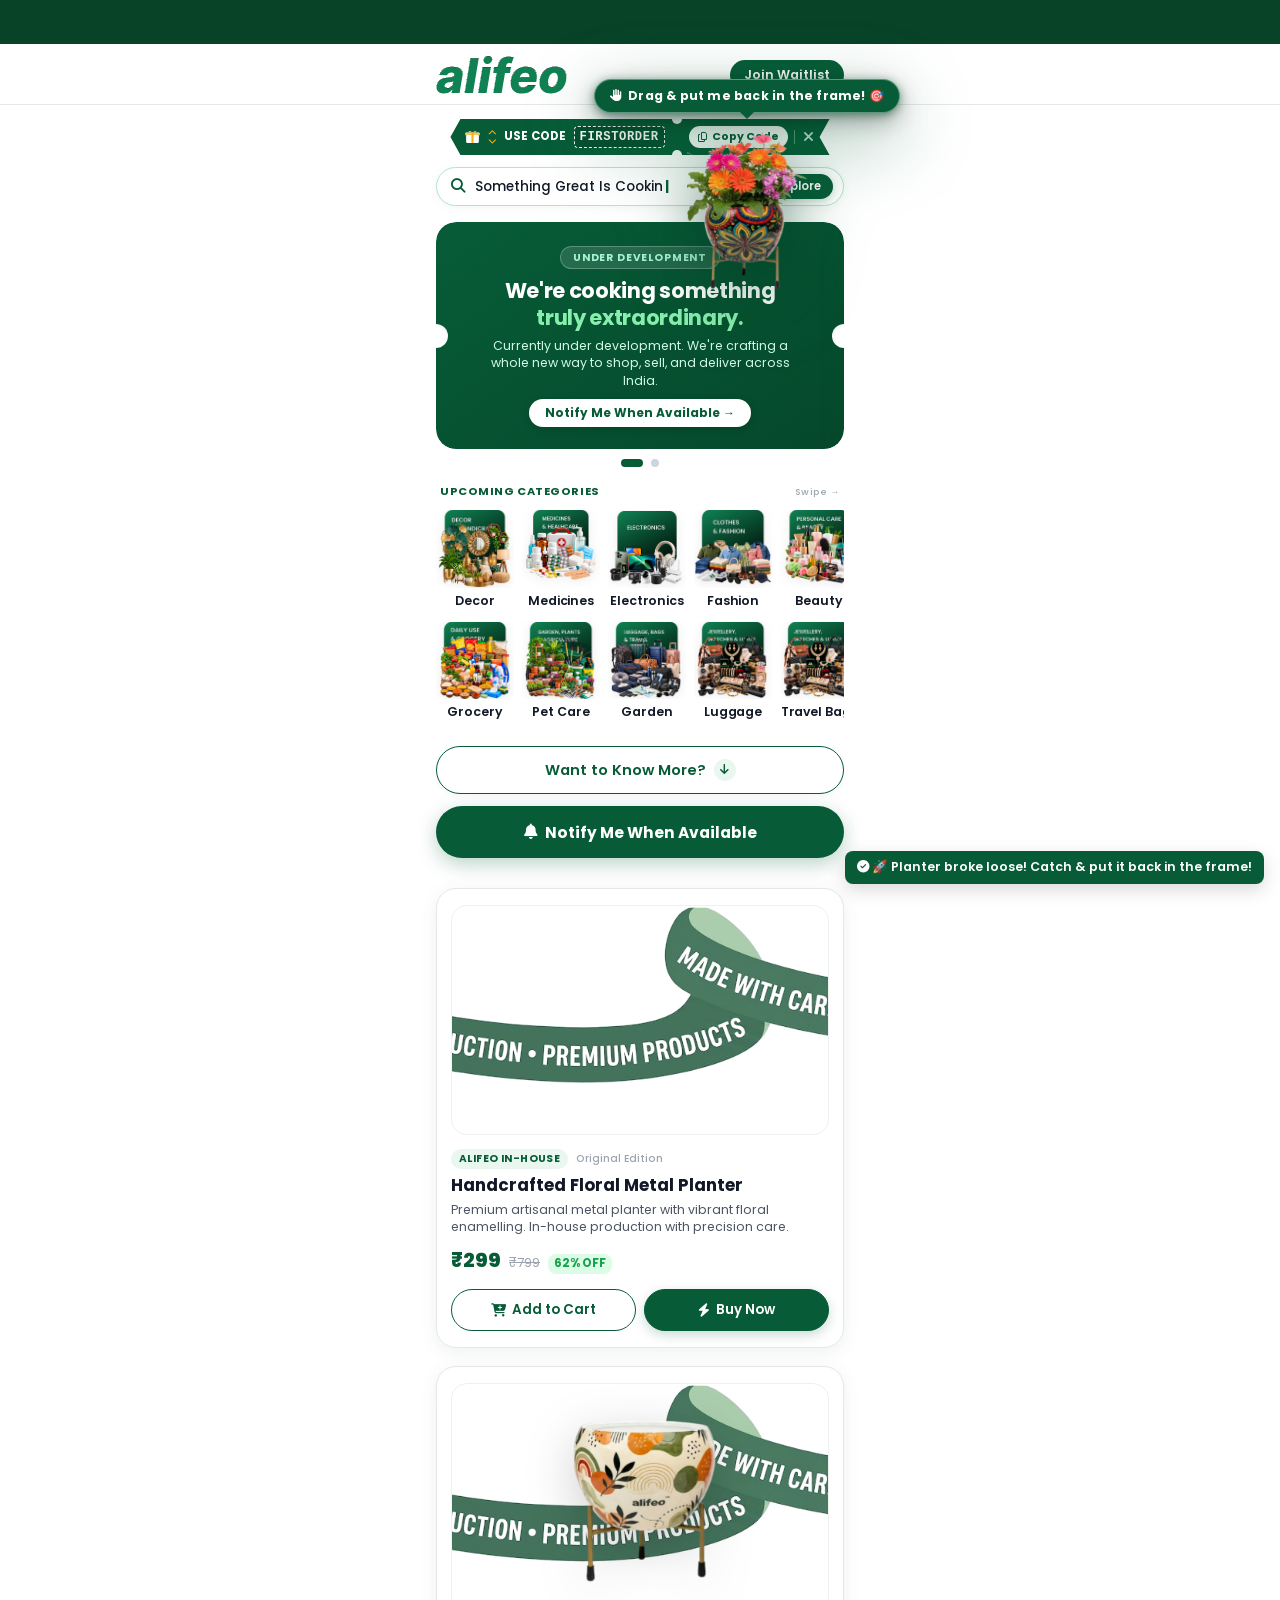
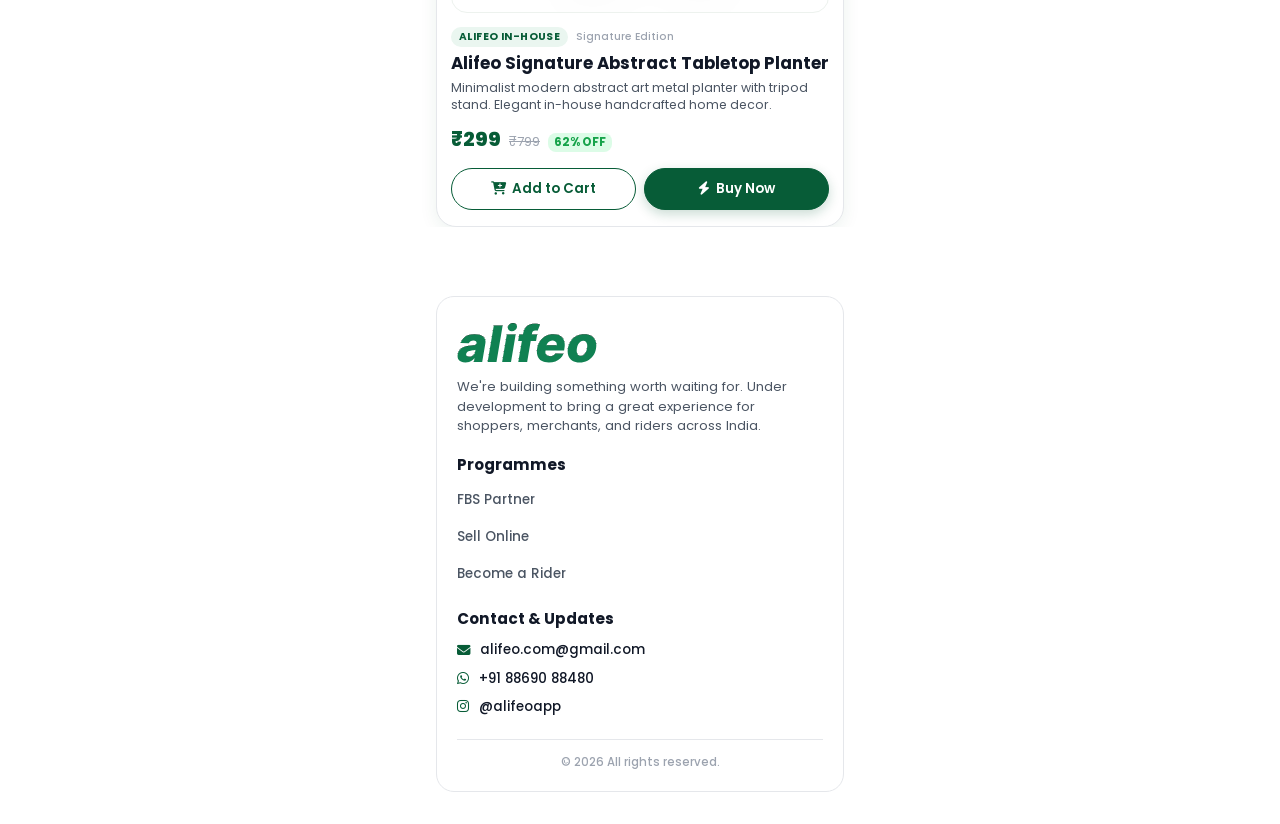
==== index.html @ 154e1396 "Deploy Alifeo under development coming soon site" ====
<!DOCTYPE html>
<html lang="en">

<head>
  <meta charset="UTF-8" />
  <meta name="viewport" content="width=device-width, initial-scale=1.0" />
  <title>Something Great Is Cooking! — Under Development</title>

  <!-- Favicon / Browser Tab Icon -->
  <link rel="icon" type="image/svg+xml" href="logo.svg" />
  <link rel="shortcut icon" href="logo.svg" />
  <link rel="alternate icon" type="image/png" href="logo.png" />
  <link rel="apple-touch-icon" href="logo.png" />

  <!-- Fonts -->
  <link rel="preconnect" href="https://fonts.googleapis.com">
  <link rel="preconnect" href="https://fonts.gstatic.com" crossorigin>
  <link
    href="https://fonts.googleapis.com/css2?family=Poppins:ital,wght@0,400;0,500;0,600;0,700;1,600;1,700&family=Inter:wght@400;500;600&display=swap"
    rel="stylesheet">

  <!-- FontAwesome Icons -->
  <link rel="stylesheet" href="https://cdnjs.cloudflare.com/ajax/libs/font-awesome/6.5.1/css/all.min.css" />
  <link rel="stylesheet" href="style.css" />
</head>

<body>

  <!-- 1. TOP SOLID DARK GREEN HEADER BAR -->
  <div class="top-solid-green-bar"></div>

  <!-- 2. NAVBAR (ALIFEO LOGO + JOIN WAITLIST BUTTON) -->
  <header class="clean-navbar">
    <div class="nav-container">
      <a href="index.html" class="brand-logo-link" aria-label="Logo">
        <img src="logo.svg" alt="Logo" class="alifeo-svg-logo" />
      </a>

      <div class="nav-right-actions">
        <button class="btn-header-join" onclick="openWaitlistModal('general')">
          Join Waitlist
        </button>
      </div>
    </div>
  </header>

  <!-- 3. MAIN HERO CONTENT AREA -->
  <main class="hero-page-wrapper">
    <div class="container hero-container">

      <!-- STEP A: TICKET-CUT RIBBON -->
      <div class="hero-ribbon-row">
        <div class="ticket-ribbon-wrapper" id="ticketRibbon">
          <div class="ticket-ribbon-body">

            <div class="ribbon-left-items">
              <div class="gift-icon-svg">
                <svg viewBox="0 0 24 24" fill="none">
                  <rect x="3" y="10" width="18" height="11" rx="1.5" fill="white" />
                  <rect x="2" y="6.5" width="20" height="4" rx="1" fill="white" />
                  <rect x="10.5" y="6.5" width="3" height="14.5" fill="#f5b014" />
                  <rect x="2" y="7.5" width="20" height="2" fill="#f5b014" />
                  <path d="M12 6.5C10 3.5 6.5 3.5 6.5 5.5C6.5 7.5 10 6.5 12 6.5Z" fill="#f5b014" />
                  <path d="M12 6.5C14 3.5 17.5 3.5 17.5 5.5C17.5 7.5 14 6.5 12 6.5Z" fill="#f5b014" />
                </svg>
              </div>

              <div class="gold-chevrons">
                <i class="fa-solid fa-chevron-up"></i>
                <i class="fa-solid fa-chevron-down"></i>
              </div>

              <span class="ribbon-text-strong">USE CODE</span>
              <div class="dashed-code-badge" id="promoCodeVal">FIRSTORDER</div>
            </div>

            <div class="ticket-punches">
              <span class="punch-top"></span>
              <span class="punch-bottom"></span>
            </div>

            <div class="ribbon-right-items">
              <button type="button" class="btn-copy-ticket" id="copyTicketBtn" onclick="copyCouponCode('FIRSTORDER')">
                <i class="fa-regular fa-copy"></i>
                <span id="copyBtnLabel">Copy Code</span>
              </button>
              <div class="ribbon-divider"></div>
              <button type="button" class="btn-dismiss-ticket" onclick="dismissRibbon()" title="Close">
                <i class="fa-solid fa-xmark"></i>
              </button>
            </div>

          </div>
        </div>
      </div>

      <!-- STEP B: ANIMATED SEARCH BAR -->
      <div class="hero-search-row">
        <div class="animated-search-bar" id="animatedSearchBar" onclick="handleSearchBarClick()">
          <i class="fa-solid fa-magnifying-glass search-leading-icon"></i>
          <div class="search-text-container">
            <span class="search-dynamic-text" id="typewriterText"></span>
            <span class="cursor-blink">|</span>
          </div>
          <div class="search-action-chip" id="searchActionChip">
            <span id="chipLabel">Explore</span>
          </div>
        </div>
      </div>

      <!-- STEP C: TWO AUTO-SCROLLING DARK GREEN TICKET BANNERS WITH DOTS -->
      <div class="hero-ticket-carousel-row">
        <div class="ticket-carousel-viewport" id="ticketCarouselViewport">

          <!-- Slide 1: Under Development Banner -->
          <div class="ticket-carousel-slide">
            <div class="dark-green-ticket-card">
              <div class="ticket-half-circle cut-left"></div>
              <div class="ticket-half-circle cut-right"></div>

              <div class="ticket-card-content">
                <div class="under-dev-tag">
                  UNDER DEVELOPMENT
                </div>

                <h1 class="ticket-card-title">
                  We're cooking something <br />
                  <span class="title-lime-accent">truly extraordinary.</span>
                </h1>

                <p class="ticket-card-desc">
                  Currently under development. We're crafting a whole new way to shop, sell, and deliver across India.
                </p>

                <div class="ticket-notify-action" onclick="openWaitlistModal('general')">
                  <span>Notify Me When Available &rarr;</span>
                </div>
              </div>
            </div>
          </div>

          <!-- Slide 2: Interactive Game Invite Banner -->
          <div class="ticket-carousel-slide">
            <div class="dark-green-ticket-card game-slide-card" onclick="openGameModal()">
              <div class="ticket-half-circle cut-left"></div>
              <div class="ticket-half-circle cut-right"></div>

              <div class="ticket-card-content">
                <div class="under-dev-tag game-tag">
                  MINI BREAK
                </div>

                <h2 class="ticket-card-title">
                  While we are cooking, <br />
                  <span class="title-lime-accent">Play X / O Game!</span>
                </h2>

                <p class="ticket-card-desc">
                  Challenge our AI bot in a classic game of Tic-Tac-Toe while we prepare something great.
                </p>

                <div class="ticket-play-action">
                  <span>Tap to Play Now &rarr;</span>
                </div>
              </div>
            </div>
          </div>

        </div>

        <!-- Carousel Pagination Dots -->
        <div class="carousel-dots-row" id="carouselDots">
          <button class="carousel-dot active" onclick="goToSlide(0)" aria-label="Slide 1"></button>
          <button class="carousel-dot" onclick="goToSlide(1)" aria-label="Slide 2"></button>
        </div>
      </div>

      <!-- STEP D: UPCOMING CATEGORIES (Transparent Background, Raw Images Only, 2 Rows, No Scrollbar) -->
      <div class="hero-categories-row">
        <div class="categories-header-mini">
          <span>UPCOMING CATEGORIES</span>
          <small>Swipe &rarr;</small>
        </div>

        <div class="categories-scroll-container">
          <!-- Row 1 (Starting with Decor) -->
          <div class="cat-track-row">
            <div class="pure-cat-item">
              <div class="pure-cat-thumb">
                <img src="categories/cat-decor.png" alt="Decor & Handicraft" loading="lazy" />
              </div>
              <span class="pure-cat-name">Decor</span>
            </div>
            <div class="pure-cat-item">
              <div class="pure-cat-thumb">
                <img src="categories/Frame 1106 (1).png" alt="Medicines & Healthcare" loading="lazy" />
              </div>
              <span class="pure-cat-name">Medicines</span>
            </div>
            <div class="pure-cat-item">
              <div class="pure-cat-thumb">
                <img src="categories/Frame 1107.png" alt="Electronics" loading="lazy" />
              </div>
              <span class="pure-cat-name">Electronics</span>
            </div>
            <div class="pure-cat-item">
              <div class="pure-cat-thumb">
                <img src="categories/Frame 1108.png" alt="Clothes & Fashion" loading="lazy" />
              </div>
              <span class="pure-cat-name">Fashion</span>
            </div>
            <div class="pure-cat-item">
              <div class="pure-cat-thumb">
                <img src="categories/Frame 1109 (1).png" alt="Personal Care & Beauty" loading="lazy" />
              </div>
              <span class="pure-cat-name">Beauty</span>
            </div>
            <div class="pure-cat-item">
              <div class="pure-cat-thumb">
                <img src="categories/Frame 1109 (2).png" alt="Toys & Baby Product" loading="lazy" />
              </div>
              <span class="pure-cat-name">Toys & Baby</span>
            </div>
            <div class="pure-cat-item">
              <div class="pure-cat-thumb">
                <img src="categories/Frame 1110.png" alt="Kitchen & Home" loading="lazy" />
              </div>
              <span class="pure-cat-name">Kitchen</span>
            </div>
            <div class="pure-cat-item">
              <div class="pure-cat-thumb">
                <img src="categories/Frame 1116 (1).png" alt="Book Stationery & Office" loading="lazy" />
              </div>
              <span class="pure-cat-name">Stationery</span>
            </div>
            <div class="pure-cat-item">
              <div class="pure-cat-thumb">
                <img src="categories/Frame 1116.png" alt="Industrial Hardware" loading="lazy" />
              </div>
              <span class="pure-cat-name">Hardware</span>
            </div>
          </div>

          <!-- Row 2 (Starting with Grocery) -->
          <div class="cat-track-row">
            <div class="pure-cat-item">
              <div class="pure-cat-thumb">
                <img src="categories/cat-grocery.png" alt="Daily Use & Grocery" loading="lazy" />
              </div>
              <span class="pure-cat-name">Grocery</span>
            </div>
            <div class="pure-cat-item">
              <div class="pure-cat-thumb">
                <img src="categories/Frame 1117.png" alt="Pet Supplies" loading="lazy" />
              </div>
              <span class="pure-cat-name">Pet Care</span>
            </div>
            <div class="pure-cat-item">
              <div class="pure-cat-thumb">
                <img src="categories/Frame 1118.png" alt="Garden & Agriculture" loading="lazy" />
              </div>
              <span class="pure-cat-name">Garden</span>
            </div>
            <div class="pure-cat-item">
              <div class="pure-cat-thumb">
                <img src="categories/Frame 1119 (1).png" alt="Luggage & Travel Bags" loading="lazy" />
              </div>
              <span class="pure-cat-name">Luggage</span>
            </div>
            <div class="pure-cat-item">
              <div class="pure-cat-thumb">
                <img src="categories/Frame 1119.png" alt="Travel Bags" loading="lazy" />
              </div>
              <span class="pure-cat-name">Travel Bags</span>
            </div>
            <div class="pure-cat-item">
              <div class="pure-cat-thumb">
                <img src="categories/Frame 1120 (1).png" alt="Jewellery & Watches" loading="lazy" />
              </div>
              <span class="pure-cat-name">Jewellery</span>
            </div>
            <div class="pure-cat-item">
              <div class="pure-cat-thumb">
                <img src="categories/Frame 1120.png" alt="Watches & Luxury" loading="lazy" />
              </div>
              <span class="pure-cat-name">Watches</span>
            </div>
            <div class="pure-cat-item">
              <div class="pure-cat-thumb">
                <img src="categories/Frame 1121.png" alt="Gifts & Party" loading="lazy" />
              </div>
              <span class="pure-cat-name">Gifts</span>
            </div>
            <div class="pure-cat-item">
              <div class="pure-cat-thumb">
                <img src="categories/Frame 1122.png" alt="Festivals & Supplies" loading="lazy" />
              </div>
              <span class="pure-cat-name">Festivals</span>
            </div>
          </div>
        </div>
      </div>

      <!-- STEP E: COMPACT BOTTOM BUTTONS -->
      <div class="hero-buttons-row">
        <div class="compact-btn-stack">
          <button class="btn-want-to-know-compact" id="btnWantToKnow" onclick="toggleDetails()">
            <span class="btn-know-text">Want to Know More?</span>
            <span class="btn-know-icon"><i class="fa-solid fa-arrow-down" id="knowArrowIcon"></i></span>
          </button>

          <button class="btn-primary-join-compact" onclick="openWaitlistModal('general')">
            <i class="fa-solid fa-bell"></i> Notify Me When Available
          </button>
        </div>
      </div>

      <!-- STEP F: IN-HOUSE PRODUCT SHOWCASE WITH 3D RIBBON & ADD TO CART / BUY NOW -->
      <div class="inhouse-product-section">
        <!-- Product 1: Floral Planter (₹299) -->
        <div class="inhouse-showcase-card" id="cardProduct1">
          <div class="inhouse-visual-stage" id="stageProduct1">
            <div class="inhouse-ribbon-panoramic">
              <img src="ribbon-long-transparent.png" alt="Alifeo Original Ribbon"
                class="inhouse-ribbon-bg inhouse-ribbon-bg-1" />
            </div>
            <!-- Pot Artwork with Interactive Escape & Drag-Back Game -->
            <div class="inhouse-pot-wrapper" id="escapePotWrapper">
              <img src="product-pot.png" alt="Handcrafted Floral Metal Planter" class="inhouse-pot-artwork"
                id="escapePotImg" />
              <div class="pot-escape-catch-bubble" id="potCatchBubble">
                <i class="fa-solid fa-hand"></i> <span>Drag &amp; put me back in the frame! 🎯</span>
              </div>
            </div>
          </div>

          <div class="inhouse-product-info">
            <div class="inhouse-badge-row">
              <span class="inhouse-pill-tag">ALIFEO IN-HOUSE</span>
              <span class="inhouse-stock-tag">Original Edition</span>
            </div>
            <h3 class="inhouse-product-title">Handcrafted Floral Metal Planter</h3>
            <p class="inhouse-product-desc">
              Premium artisanal metal planter with vibrant floral enamelling. In-house production with precision care.
            </p>
            <div class="inhouse-price-row">
              <span class="price-current">₹299</span>
              <span class="price-mrp">₹799</span>
              <span class="price-discount">62% OFF</span>
            </div>
          </div>

          <div class="inhouse-actions-row">
            <button class="btn-add-to-cart"
              onclick="addToCart({ id: 'inhouse-planter-01', name: 'Handcrafted Floral Planter', price: 299, image: 'product-pot.png' })">
              <i class="fa-solid fa-cart-plus"></i> Add to Cart
            </button>
            <button class="btn-buy-now"
              onclick="handleBuyNowClick({ id: 'inhouse-planter-01', name: 'Handcrafted Floral Planter', price: 299, image: 'product-pot.png' })">
              <i class="fa-solid fa-bolt"></i> Buy Now
            </button>
          </div>
        </div>

        <!-- Product 2: Alifeo Signature Abstract Planter (₹299) -->
        <div class="inhouse-showcase-card inhouse-card-secondary" id="cardProduct2">
          <div class="inhouse-visual-stage" id="stageProduct2">
            <div class="inhouse-ribbon-panoramic">
              <img src="ribbon-long-transparent.png" alt="Alifeo Original Ribbon"
                class="inhouse-ribbon-bg inhouse-ribbon-bg-2" />
            </div>
            <img src="product-alifeo-pot.png" alt="Alifeo Signature Abstract Table Planter"
              class="inhouse-pot-artwork" />
          </div>

          <div class="inhouse-product-info">
            <div class="inhouse-badge-row">
              <span class="inhouse-pill-tag">ALIFEO IN-HOUSE</span>
              <span class="inhouse-stock-tag">Signature Edition</span>
            </div>
            <h3 class="inhouse-product-title">Alifeo Signature Abstract Tabletop Planter</h3>
            <p class="inhouse-product-desc">
              Minimalist modern abstract art metal planter with tripod stand. Elegant in-house handcrafted home decor.
            </p>
            <div class="inhouse-price-row">
              <span class="price-current">₹299</span>
              <span class="price-mrp">₹799</span>
              <span class="price-discount">62% OFF</span>
            </div>
          </div>

          <div class="inhouse-actions-row">
            <button class="btn-add-to-cart"
              onclick="addToCart({ id: 'inhouse-planter-02', name: 'Alifeo Signature Abstract Planter', price: 299, image: 'product-alifeo-pot.png' })">
              <i class="fa-solid fa-cart-plus"></i> Add to Cart
            </button>
            <button class="btn-buy-now"
              onclick="handleBuyNowClick({ id: 'inhouse-planter-02', name: 'Alifeo Signature Abstract Planter', price: 299, image: 'product-alifeo-pot.png' })">
              <i class="fa-solid fa-bolt"></i> Buy Now
            </button>
          </div>
        </div>
      </div>

    </div>
  </main>

  <!-- 4. REVEALABLE DETAILS SECTION (Opened on "Want to Know More?") -->
  <section class="revealed-details-section" id="detailsSection">
    <div class="container">
      <div class="details-card-box">

        <div class="details-header-text">
          <span class="section-micro-tag">THE VISION</span>
          <h2>One Marketplace. Endless Possibilities.</h2>
          <p>Here is what we are preparing for shoppers, businesses, and riders.</p>
        </div>

        <div class="ecosystem-cards-grid">
          <div class="feature-item-card">
            <div class="card-icon-round bg-green-light text-green">
              <i class="fa-solid fa-bag-shopping"></i>
            </div>
            <h3>Marketplace</h3>
            <p>One unified marketplace connecting local shops and national sellers with millions of customers across
              India.</p>
            <button class="btn-card-link" onclick="openWaitlistModal('seller')">
              Join as Seller &rarr;
            </button>
          </div>

          <div class="feature-item-card highlight-card">
            <div class="highlight-corner-badge">Zero Inventory</div>
            <div class="card-icon-round bg-green-solid text-white">
              <i class="fa-solid fa-shop"></i>
            </div>
            <h3>FBS Partner</h3>
            <p>Sell branded products without purchasing or maintaining inventory. High commissions on walk-in and online
              orders.</p>
            <button class="btn-fbs-solid-card" onclick="openWaitlistModal('fbs')">
              Join FBS Partner &rarr;
            </button>
          </div>

          <div class="feature-item-card">
            <div class="card-icon-round bg-green-light text-green">
              <i class="fa-solid fa-motorcycle"></i>
            </div>
            <h3>Express Delivery</h3>
            <p>Fast and convenient local delivery network. Flexible hours, great earnings, and priority routes for
              riders.</p>
            <button class="btn-card-link" onclick="openWaitlistModal('rider')">
              Join as Rider &rarr;
            </button>
          </div>
        </div>

        <div class="fbs-mini-container">
          <div class="fbs-mini-head">
            <h4>Become an FBS Partner</h4>
            <span>Sell More. Invest Less. Earn Commission.</span>
          </div>

          <div class="fbs-steps-list">
            <div class="fbs-step-mini">
              <span class="step-circle">1</span>
              <div><strong>No Stock Required</strong> — Zero upfront stock investment</div>
            </div>
            <div class="fbs-step-mini">
              <span class="step-circle">2</span>
              <div><strong>Sell Brand Products</strong> — Access high demand brand catalogs</div>
            </div>
            <div class="fbs-step-mini">
              <span class="step-circle">3</span>
              <div><strong>Get Orders</strong> — Direct customer orders assigned to you</div>
            </div>
            <div class="fbs-step-mini">
              <span class="step-circle">4</span>
              <div><strong>Manage Delivery</strong> — Coordinate customer fulfillment</div>
            </div>
            <div class="fbs-step-mini">
              <span class="step-circle highlight-circle"><i class="fa-solid fa-indian-rupee-sign"></i></span>
              <div><strong>Earn Commission</strong> — Payouts on walk-in & online sales</div>
            </div>
          </div>
        </div>

        <div class="details-form-box" id="quickForm">
          <div class="form-title-col">
            <h3>Register for Early Access</h3>
            <p>Fill this quick 30-second form to lock in founding benefits and receive email notifications.</p>
          </div>

          <form id="inlineWaitlistForm" class="clean-waitlist-form" onsubmit="handleFormSubmit(event, this)">
            <div class="form-grid-fields">
              <div class="form-group-item">
                <label>Select Role *</label>
                <select name="role" required class="input-ctrl">
                  <option value="FBS Partner">FBS Partner (Zero Stock Shop)</option>
                  <option value="Seller">Seller (Local or National)</option>
                  <option value="Rider">Rider (Delivery Partner)</option>
                  <option value="Customer">Early Shopper / General Member</option>
                </select>
              </div>

              <div class="form-group-item">
                <label>Full Name *</label>
                <input type="text" name="name" required placeholder="e.g. Rahul Sharma" class="input-ctrl" />
              </div>

              <div class="form-group-item">
                <label>Mobile Number *</label>
                <input type="tel" name="phone" required placeholder="e.g. 9876543210" class="input-ctrl" />
              </div>

              <div class="form-group-item">
                <label>Email Address *</label>
                <input type="email" name="email" required placeholder="e.g. rahul@example.com" class="input-ctrl" />
              </div>

              <div class="form-group-item full-width-field">
                <label>City & State *</label>
                <input type="text" name="city" required placeholder="e.g. New Delhi, Delhi" class="input-ctrl" />
              </div>
            </div>

            <button type="submit" class="btn-submit-action">
              <span class="btn-text">Submit My Application</span>
              <span class="btn-spinner" style="display:none;"><i class="fa-solid fa-spinner fa-spin"></i>
                Submitting...</span>
            </button>

            <div class="form-feedback-msg" id="inlineFeedback"></div>
          </form>
        </div>

      </div>
    </div>
  </section>

  <!-- 5. TIC-TAC-TOE (X / O) GAME MODAL -->
  <div class="game-modal-backdrop" id="gameModal">
    <div class="game-modal-window">
      <button class="modal-close-icon" onclick="closeGameModal()">&times;</button>

      <div class="game-header">
        <span class="game-pill">ALIFEO MINI BREAK</span>
        <h3>Play X / O Game</h3>
        <p id="gameStatusText">Your turn: <strong>Player (X)</strong></p>
      </div>

      <div class="game-scoreboard">
        <div class="score-card player-x-card">
          <span class="sc-label">You (X)</span>
          <span class="sc-val" id="scoreX">0</span>
        </div>
        <div class="score-card ties-card">
          <span class="sc-label">Ties</span>
          <span class="sc-val" id="scoreTies">0</span>
        </div>
        <div class="score-card player-o-card">
          <span class="sc-label">AI Bot (O)</span>
          <span class="sc-val" id="scoreO">0</span>
        </div>
      </div>

      <div class="tictactoe-grid" id="tictactoeGrid">
        <button class="game-cell" data-index="0"></button>
        <button class="game-cell" data-index="1"></button>
        <button class="game-cell" data-index="2"></button>
        <button class="game-cell" data-index="3"></button>
        <button class="game-cell" data-index="4"></button>
        <button class="game-cell" data-index="5"></button>
        <button class="game-cell" data-index="6"></button>
        <button class="game-cell" data-index="7"></button>
        <button class="game-cell" data-index="8"></button>
      </div>

      <div class="game-footer-actions">
        <button class="btn-reset-game" onclick="resetGameBoard()">
          <i class="fa-solid fa-rotate-right"></i> Play Again
        </button>
        <button class="btn-game-join" onclick="closeGameModal(); openWaitlistModal('general');">
          Join Waitlist &rarr;
        </button>
      </div>
    </div>
  </div>

  <!-- 6. FOLDER-TAB SHAPED CARD FOOTER -->
  <footer class="folder-card-footer-section">
    <div class="container footer-container-outer">
      <div class="folder-tab-card-wrapper">
        <div class="folder-card-content">
          <div class="footer-brand-col">
            <img src="logo.svg" alt="Alifeo" class="alifeo-svg-logo footer-logo" />
            <p class="footer-desc">
              We're building something worth waiting for. Under development to bring a great experience for shoppers,
              merchants, and riders across India.
            </p>
          </div>

          <div class="footer-links-col">
            <h4>Programmes</h4>
            <ul>
              <li><a href="javascript:void(0)" onclick="openWaitlistModal('fbs')">FBS Partner</a></li>
              <li><a href="javascript:void(0)" onclick="openWaitlistModal('seller')">Sell Online</a></li>
              <li><a href="javascript:void(0)" onclick="openWaitlistModal('rider')">Become a Rider</a></li>
            </ul>
          </div>

          <div class="footer-contact-col">
            <h4>Contact & Updates</h4>
            <p class="contact-item">
              <i class="fa-solid fa-envelope text-green"></i>
              <a href="mailto:alifeo.com@gmail.com">alifeo.com@gmail.com</a>
            </p>
            <p class="contact-item">
              <i class="fa-brands fa-whatsapp text-green"></i>
              <a href="https://wa.me/918869088480?text=Hello%20Alifeo!%20I%20have%20an%20inquiry." target="_blank"
                rel="noopener noreferrer">+91 88690 88480</a>
            </p>
            <p class="contact-item">
              <i class="fa-brands fa-instagram text-green"></i>
              <a href="https://instagram.com/alifeoapp" target="_blank" rel="noopener noreferrer">@alifeoapp</a>
            </p>
          </div>

          <div class="folder-bottom-copyright">
            <p>&copy; <span id="currentYear">2026</span> All rights reserved.</p>
          </div>
        </div>
      </div>
    </div>
  </footer>

  <!-- 7. WAITLIST POPUP MODAL -->
  <div class="modal-backdrop" id="waitlistModal">
    <div class="modal-window">
      <button class="modal-close-icon" onclick="closeWaitlistModal()">&times;</button>

      <div class="modal-top">
        <span class="modal-pill" id="modalRoleBadge">JOIN WAITLIST</span>
        <h3 id="modalTitle">Join the Movement</h3>
        <p id="modalSubtitle">Be the first to know when registrations open in your area.</p>
      </div>

      <form id="modalForm" class="clean-waitlist-form" onsubmit="handleFormSubmit(event, this)">
        <input type="hidden" name="role" id="modalRoleInput" value="Waitlist" />

        <div class="form-group-item">
          <label>Full Name *</label>
          <input type="text" name="name" required placeholder="Enter your full name" class="input-ctrl" />
        </div>
        <div class="form-group-item">
          <label>Mobile Number *</label>
          <input type="tel" name="phone" required placeholder="Enter 10-digit mobile number" class="input-ctrl" />
        </div>
        <div class="form-group-item">
          <label>Email Address *</label>
          <input type="email" name="email" required placeholder="Enter email address" class="input-ctrl" />
        </div>
        <div class="form-group-item">
          <label>City & State *</label>
          <input type="text" name="city" required placeholder="e.g. Mumbai, Maharashtra" class="input-ctrl" />
        </div>

        <button type="submit" class="btn-submit-action">
          <span class="btn-text">Confirm Application</span>
          <span class="btn-spinner" style="display:none;"><i class="fa-solid fa-spinner fa-spin"></i>
            Submitting...</span>
        </button>

        <div class="form-feedback-msg" id="modalFeedback"></div>
      </form>
    </div>
  </div>

  <!-- 8. COOKING / CANNOT ACCEPT ORDERS NOTICE MODAL -->
  <div class="modal-backdrop" id="orderNoticeModal">
    <div class="modal-window notice-modal-window">
      <button class="modal-close-icon" onclick="closeOrderNoticeModal()">&times;</button>

      <div class="notice-modal-content">
        <div class="notice-icon-bubble">
          <i class="fa-solid fa-fire-burner"></i>
        </div>

        <span class="notice-pill-tag">CURRENTLY UNDER DEVELOPMENT</span>
        <h3 class="notice-modal-title">We're Cooking Something Great!</h3>

        <p class="notice-modal-desc">
          We are currently not accepting direct online orders right now as our store is in active development.
        </p>

        <div class="notice-apology-box">
          <i class="fa-solid fa-heart text-green"></i>
          <span>Sorry for the inconvenience. Your selected item is safely stored in your cart!</span>
        </div>

        <div class="notice-reach-section">
          <h4>Need this or have bulk inquiries? Reach us directly:</h4>

          <div class="notice-channel-list">
            <a href="https://instagram.com/alifeoapp" target="_blank" rel="noopener noreferrer"
              class="channel-card instagram-card">
              <i class="fa-brands fa-instagram"></i>
              <div>
                <strong>Instagram</strong>
                <span>@alifeoapp</span>
              </div>
              <i class="fa-solid fa-arrow-up-right-from-square channel-ext"></i>
            </a>

            <a href="https://wa.me/918869088480?text=Hello%20Alifeo%20Team!%20I%20am%20interested%20in%20your%20products."
              target="_blank" rel="noopener noreferrer" class="channel-card whatsapp-card">
              <i class="fa-brands fa-whatsapp"></i>
              <div>
                <strong>WhatsApp Support</strong>
                <span>+91 88690 88480</span>
              </div>
              <i class="fa-solid fa-arrow-up-right-from-square channel-ext"></i>
            </a>

            <a href="mailto:alifeo.com@gmail.com" class="channel-card email-card">
              <i class="fa-solid fa-envelope"></i>
              <div>
                <strong>Official Email</strong>
                <span>alifeo.com@gmail.com</span>
              </div>
              <i class="fa-solid fa-arrow-up-right-from-square channel-ext"></i>
            </a>
          </div>
        </div>

        <button class="btn-notice-dismiss" onclick="closeOrderNoticeModal()">
          Got It, Thanks!
        </button>
      </div>
    </div>
  </div>

  <!-- 9. FREE MINI POT GIVEAWAY MODAL (CLEAN WHITE TICKET STYLE) -->
  <div class="modal-backdrop" id="winRewardModal">
    <div class="modal-window reward-ticket-modal-window">
      <button class="modal-close-icon reward-ticket-close" onclick="closeRewardModal()">&times;</button>

      <!-- Clean Minimal White Ticket -->
      <div class="clean-white-giveaway-ticket">
        <!-- Top Row with Pot Image on Side -->
        <div class="giveaway-header-row">
          <div class="giveaway-text-col">
            <span class="giveaway-pill-tag"><i class="fa-solid fa-gift"></i> GIVEAWAY ENTRY</span>
            <h3 class="giveaway-title">You got a chance to win a Free Mini Pot!</h3>
            <p class="giveaway-subtitle">Thanks for saving our planter! Complete these quick steps to enter the
              giveaway:</p>
          </div>
          <div class="giveaway-pot-col">
            <img src="product-pot.png" alt="Free Mini Pot" class="giveaway-pot-img" />
          </div>
        </div>

        <!-- Clean Perforation Divider -->
        <div class="giveaway-ticket-divider">
          <div class="gt-notch gt-notch-left"></div>
          <div class="gt-dash-line"></div>
          <div class="gt-notch gt-notch-right"></div>
        </div>

        <!-- Giveaway Steps & Announcement -->
        <div class="giveaway-body-content">
          <div class="giveaway-steps-list">
            <div class="giveaway-step-item">
              <span class="step-num">1</span>
              <p>Share <strong>Alifeo App</strong> with <strong>5 friends</strong> on WhatsApp.</p>
            </div>
            <div class="giveaway-step-item">
              <span class="step-num">2</span>
              <p>Once your 5 friends download the app, put a story on your Instagram: <em>"Win Free Mini Pot! Download
                  Alifeo App"</em> and mention <strong>@alifeoapp</strong>.</p>
            </div>
            <div class="giveaway-step-item">
              <span class="step-num">3</span>
              <p>Take screenshots of the downloads &amp; story, and send them to us on Instagram DM
                <strong>@alifeoapp</strong>!</p>
            </div>
          </div>

          <!-- Weekly Winner Notice -->
          <div class="giveaway-weekly-announcement">
            <i class="fa-solid fa-trophy"></i>
            <span>Winners announced every week on Instagram <strong>@alifeoapp</strong>!</span>
          </div>

          <!-- Action Buttons -->
          <div class="giveaway-action-buttons">
            <button type="button" class="btn-giveaway-whatsapp" onclick="shareWithFriendsWhatsApp()">
              <i class="fa-brands fa-whatsapp"></i> Share on WhatsApp
            </button>
            <a href="https://instagram.com/alifeoapp" target="_blank" rel="noopener noreferrer"
              class="btn-giveaway-insta">
              <i class="fa-brands fa-instagram"></i> Send SS to @alifeoapp
            </a>
          </div>
        </div>
      </div>
    </div>
  </div>

  <div class="toast-notification" id="toast"></div>

  <script src="script.js"></script>
</body>

</html>
---- style.css ----
/* ==========================================================================
   ALIFEO MINIMAL "COOKING" - UNDER DEVELOPMENT
   Features:
   - Real Ticket Card: Dark Forest Green (#075c37) with clean half-circle ticket cutouts
   - "UNDER DEVELOPMENT" Tag (No Dot, No "Coming Soon")
   - Upcoming Categories (4 per view, 2 rows, horizontal swipe without visible scrollbar)
   - Placed below Dark Green Ticket and ABOVE the 2 Action Buttons
   - Full Viewport First Fold (Footer hidden until scroll)
   ========================================================================== */

:root {
  --alifeo-green-dark-bar: #084328;
  --alifeo-green: #075c37;
  --alifeo-green-hover: #05482b;
  --alifeo-green-light: #eaf6f0;
  --alifeo-green-border: #b8e2ce;
  
  --gold-accent: #f5b014;
  --lime-accent: #bbf7d0;
  
  --bg-page: #ffffff;
  --bg-white: #ffffff;
  
  --text-main: #111827;
  --text-muted: #4b5563;
  --text-dim: #9ca3af;
  
  --border-subtle: #e5e7eb;
  
  --radius-sm: 8px;
  --radius-md: 12px;
  --radius-lg: 18px;
  --radius-full: 9999px;
  
  --shadow-sm: 0 1px 3px rgba(0, 0, 0, 0.04);
  --shadow-ticket: 0 12px 30px -6px rgba(7, 92, 55, 0.28);
  --shadow-float: 0 14px 35px -8px rgba(7, 92, 55, 0.12);
  
  --transition: all 0.22s cubic-bezier(0.16, 1, 0.3, 1);
}

*, *::before, *::after {
  box-sizing: border-box;
  margin: 0;
  padding: 0;
  -webkit-tap-highlight-color: transparent !important;
}

button, a, input, select, textarea {
  outline: none !important;
  -webkit-tap-highlight-color: transparent !important;
}

button:focus, button:focus-visible, a:focus, a:focus-visible {
  outline: none !important;
  box-shadow: none !important;
}

html {
  scroll-behavior: smooth;
  font-size: 16px;
  width: 100%;
  max-width: 100%;
  overflow-x: hidden !important;
  overscroll-behavior-x: none;
  touch-action: pan-y;
}

body {
  font-family: 'Poppins', -apple-system, BlinkMacSystemFont, 'Segoe UI', Roboto, sans-serif;
  background-color: #ffffff;
  color: var(--text-main);
  line-height: 1.5;
  min-height: 100vh;
  width: 100%;
  max-width: 100%;
  overflow-x: hidden !important;
  position: relative;
  overscroll-behavior-x: none;
  touch-action: pan-y;
  display: flex;
  flex-direction: column;
}

.container {
  width: 100%;
  max-width: 440px;
  margin: 0 auto;
  padding: 0 16px;
  box-sizing: border-box;
  overflow-x: hidden;
}

/* ==========================================================================
   1. TOP SOLID DARK GREEN BAR
   ========================================================================== */
.top-solid-green-bar {
  width: 100%;
  height: 48px;
  background-color: var(--alifeo-green-dark-bar);
  flex-shrink: 0;
}

/* ==========================================================================
   2. NAVBAR (LOGO + JOIN WAITLIST)
   ========================================================================== */
.clean-navbar {
  background: var(--bg-white);
  padding: 12px 0 10px;
  border-bottom: 1px solid var(--border-subtle);
  flex-shrink: 0;
}

.nav-container {
  width: 100%;
  max-width: 440px;
  margin: 0 auto;
  padding: 0 16px;
  display: flex;
  align-items: center;
  justify-content: space-between;
}

.brand-logo-link {
  text-decoration: none;
  display: flex;
  align-items: center;
}

.alifeo-svg-logo {
  height: 38px;
  width: auto;
  max-width: 145px;
  display: block;
  object-fit: contain;
}

.footer-logo {
  height: 34px;
  max-width: 130px;
  margin-bottom: 10px;
}

.nav-right-actions {
  display: flex;
  align-items: center;
  gap: 10px;
}

.nav-icon-link {
  color: var(--text-main);
  font-size: 1.05rem;
  padding: 6px;
  display: inline-flex;
  align-items: center;
  justify-content: center;
  text-decoration: none;
  border-radius: 50%;
  transition: var(--transition);
  position: relative;
}
.nav-icon-link:hover {
  color: var(--alifeo-green);
  background-color: var(--alifeo-green-light);
}

.nav-cart-badge-wrap {
  position: relative;
}

.nav-cart-count {
  position: absolute;
  top: -2px;
  right: -4px;
  background-color: #ef4444;
  color: #ffffff;
  font-size: 0.62rem;
  font-weight: 700;
  width: 17px;
  height: 17px;
  border-radius: 50%;
  display: flex;
  align-items: center;
  justify-content: center;
  border: 1.5px solid #ffffff;
}

.btn-header-join {
  background: var(--alifeo-green);
  color: #ffffff;
  border: none;
  font-family: inherit;
  font-weight: 600;
  font-size: 0.8rem;
  padding: 6px 14px;
  border-radius: var(--radius-full);
  cursor: pointer;
  transition: var(--transition);
}
.btn-header-join:hover {
  background: var(--alifeo-green-hover);
}

/* ==========================================================================
   3. HERO PAGE WRAPPER
   ========================================================================== */
.hero-page-wrapper {
  padding: 14px 0 45px;
  min-height: calc(100vh - 110px);
  display: flex;
  flex-direction: column;
  justify-content: flex-start;
}

.hero-container {
  display: flex;
  flex-direction: column;
  align-items: center;
  width: 100%;
  max-width: 440px;
}

/* STEP A: TICKET RIBBON */
.hero-ribbon-row {
  width: 100%;
  max-width: 440px;
  margin: 0 auto 12px;
  display: flex;
  justify-content: center;
  overflow: hidden;
}

.ticket-ribbon-wrapper {
  background: transparent;
  display: flex;
  align-items: center;
  justify-content: center;
  max-width: 100%;
  overflow: hidden;
}

.ticket-ribbon-body {
  position: relative;
  display: inline-flex;
  align-items: center;
  justify-content: space-between;
  background-color: #075c37;
  color: #ffffff;
  height: 36px;
  padding: 0 14px;
  box-shadow: 0 2px 5px rgba(7, 92, 55, 0.12);
  clip-path: polygon(10px 0%, 100% 0%, calc(100% - 10px) 50%, 100% 100%, 10px 100%, 0% 50%);
  user-select: none;
  max-width: 100%;
  box-sizing: border-box;
}

.ribbon-left-items {
  display: flex;
  align-items: center;
  gap: 7px;
  font-weight: 700;
  font-size: 0.72rem;
  letter-spacing: 0.02em;
  text-transform: uppercase;
}

.gift-icon-svg {
  width: 17px;
  height: 17px;
  display: flex;
  align-items: center;
}
.gift-icon-svg svg {
  width: 100%;
  height: 100%;
}

.gold-chevrons {
  display: flex;
  flex-direction: column;
  align-items: center;
  color: var(--gold-accent);
  font-size: 0.52rem;
  line-height: 0.65;
}

.ribbon-text-strong {
  font-weight: 700;
  white-space: nowrap;
}

.dashed-code-badge {
  border: 1.2px dashed rgba(255, 255, 255, 0.95);
  background: rgba(0, 0, 0, 0.15);
  border-radius: 4px;
  padding: 1px 5px;
  font-family: monospace;
  font-weight: 800;
  font-size: 0.76rem;
  letter-spacing: 0.05em;
  color: #ffffff;
}

.ticket-punches {
  position: relative;
  height: 100%;
  width: 14px;
  margin: 0 5px;
  flex-shrink: 0;
}
.punch-top, .punch-bottom {
  position: absolute;
  left: 50%;
  transform: translateX(-50%);
  width: 10px;
  height: 10px;
  background-color: var(--bg-page);
  border-radius: 50%;
}
.punch-top { top: -5px; }
.punch-bottom { bottom: -5px; }

.ribbon-right-items {
  display: flex;
  align-items: center;
  gap: 6px;
}

.btn-copy-ticket {
  display: inline-flex;
  align-items: center;
  gap: 4px;
  background: #ffffff;
  color: #075c37;
  border: none;
  font-family: inherit;
  font-weight: 700;
  font-size: 0.68rem;
  padding: 3px 9px;
  border-radius: var(--radius-full);
  cursor: pointer;
  transition: var(--transition);
  white-space: nowrap;
}
.btn-copy-ticket:hover {
  background: #eaf6f0;
}

.ribbon-divider {
  width: 1px;
  height: 14px;
  background: rgba(255, 255, 255, 0.35);
}

.btn-dismiss-ticket {
  background: transparent;
  border: none;
  color: rgba(255, 255, 255, 0.8);
  font-size: 0.88rem;
  cursor: pointer;
  padding: 2px;
  line-height: 1;
}

/* STEP B: SEARCH ROW */
.hero-search-row {
  width: 100%;
  display: flex;
  justify-content: center;
  margin-bottom: 16px;
}

.animated-search-bar {
  display: flex;
  align-items: center;
  gap: 10px;
  background: #ffffff;
  border: 1.2px solid var(--alifeo-green-border);
  padding: 6px 10px 6px 14px;
  border-radius: var(--radius-full);
  box-shadow: 0 2px 8px rgba(7, 92, 55, 0.05);
  cursor: pointer;
  width: 100%;
  transition: var(--transition);
}
.animated-search-bar:hover {
  border-color: var(--alifeo-green);
}

.search-leading-icon {
  color: var(--alifeo-green);
  font-size: 0.9rem;
  flex-shrink: 0;
}

.search-text-container {
  flex: 1;
  text-align: left;
  font-size: 0.84rem;
  font-weight: 500;
  color: var(--text-main);
  white-space: nowrap;
  overflow: hidden;
  text-overflow: ellipsis;
  display: flex;
  align-items: center;
}

.search-dynamic-text {
  font-family: inherit;
  color: var(--text-main);
}

.cursor-blink {
  color: var(--alifeo-green);
  font-weight: 700;
  animation: blink 1s step-end infinite;
  margin-left: 2px;
}
@keyframes blink {
  from, to { opacity: 1; }
  50% { opacity: 0; }
}

.search-action-chip {
  background: var(--alifeo-green);
  color: #ffffff;
  border: none;
  font-size: 0.72rem;
  font-weight: 600;
  padding: 4px 12px;
  border-radius: var(--radius-full);
  display: inline-flex;
  align-items: center;
  justify-content: center;
  flex-shrink: 0;
  box-shadow: 0 2px 6px rgba(7, 92, 55, 0.2);
  transition: var(--transition);
}
.search-action-chip:hover {
  background: var(--alifeo-green-hover);
}

/* ==========================================================================
   STEP C: TWO AUTO-SCROLLING DARK GREEN TICKET BANNERS WITH DOTS
   ========================================================================== */
.hero-ticket-carousel-row {
  width: 100%;
  margin-bottom: 16px;
  display: flex;
  flex-direction: column;
  align-items: center;
  overflow: hidden;
}

.ticket-carousel-viewport {
  width: 100%;
  display: flex;
  overflow-x: auto;
  scroll-snap-type: x mandatory;
  scroll-behavior: smooth;
  scrollbar-width: none;
  -ms-overflow-style: none;
  border-radius: 20px;
  touch-action: pan-x pan-y;
  overscroll-behavior-x: contain;
}
.ticket-carousel-viewport::-webkit-scrollbar {
  display: none;
}

.ticket-carousel-slide {
  flex: 0 0 100%;
  width: 100%;
  min-width: 100%;
  max-width: 100%;
  scroll-snap-align: start;
  scroll-snap-stop: always;
  box-sizing: border-box;
  padding: 0;
}

.dark-green-ticket-card {
  position: relative;
  width: 100%;
  min-height: 220px;
  background: linear-gradient(145deg, #075c37 0%, #05482b 100%);
  color: #ffffff;
  border-radius: 20px;
  padding: 24px 22px 22px;
  box-shadow: var(--shadow-ticket);
  overflow: hidden;
  text-align: center;
  display: flex;
  flex-direction: column;
  justify-content: center;
}

.game-slide-card {
  cursor: pointer;
  background: linear-gradient(145deg, #084328 0%, #06351f 100%);
  border: 1px solid rgba(134, 239, 172, 0.2);
}

.ticket-perforation-line {
  position: absolute;
  top: 0;
  left: 24px;
  right: 24px;
  height: 2px;
  border-top: 1.5px dashed rgba(255, 255, 255, 0.2);
}

/* HALF CIRCLE CUTOUT - EXACT MATCH TO PAGE BG #f8faf8 TO CREATE A REAL PUNCH-HOLE CUTOUT EFFECT */
.ticket-half-circle {
  position: absolute;
  top: 50%;
  transform: translateY(-50%);
  width: 24px;
  height: 24px;
  background-color: var(--bg-page);
  border-radius: 50%;
  z-index: 2;
  box-shadow: inset 0 1px 3px rgba(0, 0, 0, 0.08);
}

.cut-left { left: -12px; }
.cut-right { right: -12px; }

.ticket-card-content {
  position: relative;
  z-index: 1;
  display: flex;
  flex-direction: column;
  align-items: center;
  justify-content: center;
}

.under-dev-tag {
  display: inline-block;
  background: rgba(255, 255, 255, 0.12);
  border: 1px solid rgba(255, 255, 255, 0.25);
  color: #a7f3d0;
  font-size: 0.65rem;
  font-weight: 700;
  letter-spacing: 0.08em;
  padding: 2.5px 12px;
  border-radius: var(--radius-full);
  margin-bottom: 8px;
}

.game-tag {
  background: rgba(245, 176, 20, 0.18);
  border-color: rgba(245, 176, 20, 0.4);
  color: #fde047;
}

.ticket-card-title {
  font-size: 1.32rem;
  font-weight: 700;
  line-height: 1.28;
  color: #ffffff;
  margin-bottom: 6px;
  letter-spacing: -0.015em;
}

.title-lime-accent {
  color: #86efac;
}

.ticket-card-desc {
  font-size: 0.78rem;
  color: #d1fae5;
  line-height: 1.4;
  font-weight: 400;
  max-width: 320px;
  margin: 0 auto;
}

.ticket-notify-action,
.ticket-play-action {
  margin-top: 10px;
  display: inline-block;
  cursor: pointer;
}

.ticket-notify-action span,
.ticket-play-action span {
  font-size: 0.75rem;
  font-weight: 700;
  background: #ffffff;
  color: var(--alifeo-green);
  padding: 5px 16px;
  border-radius: var(--radius-full);
  box-shadow: 0 2px 8px rgba(0,0,0,0.15);
  transition: var(--transition);
  display: inline-flex;
  align-items: center;
  gap: 4px;
}

.ticket-notify-action:hover span,
.game-slide-card:hover .ticket-play-action span {
  background: #a7f3d0;
  transform: translateY(-1px);
}

/* CAROUSEL PAGINATION DOTS */
.carousel-dots-row {
  display: flex;
  align-items: center;
  justify-content: center;
  gap: 8px;
  margin-top: 10px;
}

.carousel-dot {
  width: 8px;
  height: 8px;
  border-radius: var(--radius-full);
  background-color: #cbd5e1;
  border: none;
  padding: 0;
  cursor: pointer;
  transition: all 0.25s ease;
}

.carousel-dot.active {
  width: 22px;
  background-color: var(--alifeo-green);
  border-radius: 4px;
}

/* ==========================================================================
   STEP D: UPCOMING CATEGORIES ROW (2 Rows, 4 in view, Raw Images, Labels Below)
   ========================================================================== */
.hero-categories-row {
  width: 100%;
  max-width: 440px;
  margin: 0 auto 20px;
  overflow: hidden;
}

.categories-header-mini {
  display: flex;
  align-items: center;
  justify-content: space-between;
  padding: 0 4px 8px;
  font-size: 0.7rem;
  font-weight: 700;
  letter-spacing: 0.05em;
  color: var(--alifeo-green);
}
.categories-header-mini small {
  color: var(--text-dim);
  font-weight: 500;
}

.categories-scroll-container {
  width: 100%;
  display: flex;
  flex-direction: column;
  gap: 12px;
  overflow-x: auto;
  padding: 2px 0 6px;
  scrollbar-width: none; /* Firefox */
  -ms-overflow-style: none; /* IE/Edge */
  touch-action: pan-x pan-y;
  overscroll-behavior-x: contain;
}
.categories-scroll-container::-webkit-scrollbar {
  display: none; /* Chrome / Safari */
}

.cat-track-row {
  display: flex;
  gap: 8px;
  width: max-content;
}

/* Exactly 4 categories visible in mobile viewport */
.pure-cat-item {
  width: 78px;
  min-width: 74px;
  max-width: 84px;
  background: transparent !important;
  border: none !important;
  box-shadow: none !important;
  padding: 0 !important;
  display: flex;
  flex-direction: column;
  align-items: center;
  text-align: center;
  flex-shrink: 0;
  cursor: pointer;
  transition: transform 0.2s ease;
}

.pure-cat-item:hover {
  transform: translateY(-2px);
}

.pure-cat-thumb {
  width: 78px;
  height: 78px;
  aspect-ratio: 1 / 1;
  display: flex;
  align-items: center;
  justify-content: center;
  overflow: hidden;
}

.pure-cat-thumb img {
  width: 100%;
  height: 100%;
  object-fit: contain;
  filter: drop-shadow(0 2px 6px rgba(0, 0, 0, 0.07));
}

.pure-cat-name {
  margin-top: 6px;
  font-size: 0.78rem;
  font-weight: 600;
  color: #111827;
  line-height: 1.2;
  white-space: nowrap;
  overflow: hidden;
  text-overflow: ellipsis;
  width: 100%;
  letter-spacing: -0.01em;
}

/* ==========================================================================
   STEP E: COMPACT BOTTOM BUTTONS (BELOW CATEGORIES)
   ========================================================================== */
.hero-buttons-row {
  width: 100%;
  padding-bottom: 10px;
}

.compact-btn-stack {
  display: flex;
  flex-direction: column;
  gap: 12px;
  width: 100%;
  max-width: 480px;
  margin: 0 auto;
}

.btn-want-to-know-compact {
  width: 100%;
  height: 48px;
  display: inline-flex;
  align-items: center;
  justify-content: center;
  gap: 8px;
  background: #ffffff;
  color: var(--alifeo-green);
  border: 1.5px solid var(--alifeo-green);
  font-family: inherit;
  font-size: 0.92rem;
  font-weight: 600;
  padding: 0 20px;
  border-radius: var(--radius-full);
  cursor: pointer;
  box-shadow: 0 2px 6px rgba(7, 92, 55, 0.05);
  transition: var(--transition);
}
.btn-want-to-know-compact:hover, .btn-want-to-know-compact:active {
  background: var(--alifeo-green-light);
}

.btn-know-icon {
  width: 22px;
  height: 22px;
  background: var(--alifeo-green-light);
  border-radius: 50%;
  display: inline-flex;
  align-items: center;
  justify-content: center;
  font-size: 0.72rem;
  transition: transform 0.25s ease;
}
.btn-want-to-know-compact.open .btn-know-icon {
  transform: rotate(180deg);
}

.btn-primary-join-compact {
  width: 100%;
  height: 52px;
  display: inline-flex;
  align-items: center;
  justify-content: center;
  gap: 8px;
  background: var(--alifeo-green);
  color: #ffffff;
  border: none;
  font-family: inherit;
  font-size: 0.96rem;
  font-weight: 700;
  padding: 0 22px;
  border-radius: var(--radius-full);
  cursor: pointer;
  box-shadow: 0 6px 20px rgba(7, 92, 55, 0.28);
  transition: var(--transition);
}
.btn-primary-join-compact:hover, .btn-primary-join-compact:active {
  background: var(--alifeo-green-hover);
}

/* ==========================================================================
   STEP F: IN-HOUSE PRODUCT SHOWCASE CARD (Ribbon + Pot Artwork + Cart Actions)
   ========================================================================== */
.inhouse-product-section {
  width: 100%;
  max-width: 440px;
  margin: 20px auto 0;
  display: flex;
  flex-direction: column;
  gap: 18px;
}

.inhouse-showcase-card {
  background: #ffffff;
  border: 1.2px solid var(--border-subtle);
  border-radius: 20px;
  overflow: hidden;
  box-shadow: 0 4px 18px rgba(7, 92, 55, 0.08);
  padding: 16px 14px 16px;
  display: flex;
  flex-direction: column;
}

/* 3D Visual Stage with Scrolling Ribbon Backdrop and Stand Plant Pot */
.inhouse-visual-stage {
  position: relative;
  width: 100%;
  height: 230px;
  background: #ffffff !important;
  border: 1px solid #edf2ee;
  border-radius: 16px;
  overflow: hidden;
  display: flex;
  align-items: center;
  justify-content: center;
  margin-bottom: 14px;
}

.inhouse-ribbon-panoramic {
  position: absolute;
  top: 50%;
  left: 0;
  width: 100%;
  transform: translateY(-50%);
  overflow: hidden;
  pointer-events: none;
}

.inhouse-ribbon-bg {
  width: 210%;
  height: auto;
  max-width: none;
  display: block;
  object-fit: contain;
  transform: translateX(0%);
  transition: transform 0.08s ease-out;
  opacity: 0.88;
}

.inhouse-pot-wrapper {
  position: relative;
  z-index: 5;
  display: flex;
  flex-direction: column;
  align-items: center;
  justify-content: center;
  touch-action: none;
  cursor: grab;
  transition: transform 0.25s ease, filter 0.25s ease;
}

.inhouse-pot-artwork {
  position: relative;
  z-index: 2;
  height: 170px;
  width: auto;
  object-fit: contain;
  filter: drop-shadow(0 14px 24px rgba(0, 0, 0, 0.18));
  pointer-events: auto;
  user-select: none;
  -webkit-user-drag: none;
  animation: potHoverLevitate 3.5s ease-in-out infinite alternate;
  will-change: transform, filter;
}

@keyframes potHoverLevitate {
  0% {
    transform: translateY(0) rotate(0deg);
    filter: drop-shadow(0 12px 22px rgba(0, 0, 0, 0.18));
  }
  50% {
    transform: translateY(-8px) rotate(1deg);
    filter: drop-shadow(0 20px 28px rgba(0, 0, 0, 0.12));
  }
  100% {
    transform: translateY(-4px) rotate(-1deg);
    filter: drop-shadow(0 16px 25px rgba(0, 0, 0, 0.15));
  }
}

/* Floating escape state when ribbon scrolls 70% */
.inhouse-pot-wrapper.floating-escaped {
  position: fixed !important;
  z-index: 9999 !important;
  cursor: grab;
  filter: drop-shadow(0 22px 36px rgba(7, 92, 55, 0.42)) !important;
  animation: potEscapedFloat 2.8s ease-in-out infinite alternate;
  will-change: transform, left, top;
}

.inhouse-pot-wrapper.floating-escaped:active,
.inhouse-pot-wrapper.floating-escaped.is-dragging {
  cursor: grabbing !important;
  animation-play-state: paused !important;
}

@keyframes potEscapedFloat {
  0% {
    transform: translateY(0) rotate(-2.5deg);
  }
  50% {
    transform: translateY(-12px) rotate(2deg);
  }
  100% {
    transform: translateY(4px) rotate(-1.5deg);
  }
}

/* Playful Dodge & Snap Animations for Slippery Pot Game */
.inhouse-pot-wrapper.dodge-wiggle {
  animation: potDodgeWiggle 0.4s cubic-bezier(0.36, 0.07, 0.19, 0.97) both !important;
}

@keyframes potDodgeWiggle {
  10%, 90% { transform: translate3d(-3px, 0, 0) rotate(-3deg); }
  20%, 80% { transform: translate3d(4px, 0, 0) rotate(3deg); }
  30%, 50%, 70% { transform: translate3d(-6px, 0, 0) rotate(-4deg); }
  40%, 60% { transform: translate3d(6px, 0, 0) rotate(4deg); }
}

.inhouse-pot-wrapper.snapping-success {
  transition: all 0.45s cubic-bezier(0.175, 0.885, 0.32, 1.275) !important;
  z-index: 10002 !important;
}

/* Confetti Burst on Victory */
.confetti-particle {
  position: fixed;
  width: 8px;
  height: 8px;
  border-radius: 2px;
  pointer-events: none;
  z-index: 10005;
  animation: confettiFly 1.2s cubic-bezier(0.25, 1, 0.5, 1) forwards;
}

@keyframes confettiFly {
  0% {
    transform: translate(0, 0) scale(1) rotate(0deg);
    opacity: 1;
  }
  100% {
    transform: translate(var(--dx), var(--dy)) scale(0.3) rotate(720deg);
    opacity: 0;
  }
}

/* Rich Floating Catch Message Bubble Directly Above The Pot */
.pot-escape-catch-bubble {
  display: none;
  position: absolute;
  bottom: calc(100% + 12px);
  left: 50%;
  transform: translateX(-50%);
  white-space: nowrap;
  background: #075c37;
  color: #ffffff;
  font-size: 0.76rem;
  font-weight: 700;
  padding: 7px 15px;
  border-radius: var(--radius-full);
  box-shadow: 0 8px 24px rgba(0, 0, 0, 0.32), 0 2px 8px rgba(7, 92, 55, 0.5);
  border: 1.5px solid rgba(255, 255, 255, 0.35);
  pointer-events: none;
  z-index: 10001;
  letter-spacing: 0.2px;
}

/* Speech arrow triangle pointing down at the pot */
.pot-escape-catch-bubble::after {
  content: '';
  position: absolute;
  top: 100%;
  left: 50%;
  transform: translateX(-50%);
  border-width: 7px 7px 0 7px;
  border-style: solid;
  border-color: #075c37 transparent transparent transparent;
}

.inhouse-pot-wrapper.floating-escaped .pot-escape-catch-bubble {
  display: flex !important;
  align-items: center;
  gap: 6px;
  animation: bubbleBouncePulse 1.6s ease-in-out infinite alternate;
}

@keyframes bubbleBouncePulse {
  0% { transform: translateX(-50%) translateY(0) scale(1); }
  100% { transform: translateX(-50%) translateY(-6px) scale(1.05); }
}

@keyframes bubblePulse {
  0%, 100% { transform: scale(1); }
  50% { transform: scale(1.05); }
}

/* ==========================================================================
   CLEAN WHITE GIVEAWAY TICKET (Minimal, White & Simple Colors, Pot Image on Side)
   ========================================================================== */
.reward-ticket-modal-window {
  max-width: 390px;
  width: 92%;
  padding: 0 !important;
  background: transparent !important;
  border: none !important;
  box-shadow: none !important;
  position: relative;
}

.reward-ticket-close {
  position: absolute !important;
  top: -14px !important;
  right: -10px !important;
  background: #ffffff !important;
  color: #111827 !important;
  width: 34px;
  height: 34px;
  border-radius: 50%;
  display: flex;
  align-items: center;
  justify-content: center;
  font-size: 1.25rem;
  font-weight: 700;
  box-shadow: 0 4px 14px rgba(0, 0, 0, 0.2);
  border: 1px solid var(--border-subtle);
  cursor: pointer;
  z-index: 20;
  transition: transform 0.2s ease;
}
.reward-ticket-close:hover {
  transform: scale(1.1);
}

.clean-white-giveaway-ticket {
  position: relative;
  background: #ffffff;
  color: var(--text-main);
  border-radius: var(--radius-lg);
  overflow: hidden;
  border: 1px solid var(--border-subtle);
  box-shadow: 0 20px 48px rgba(0, 0, 0, 0.16);
}

/* Header with Pot Image on Side */
.giveaway-header-row {
  display: flex;
  align-items: center;
  gap: 12px;
  padding: 22px 20px 16px;
  background: #ffffff;
}

.giveaway-text-col {
  flex: 1;
  text-align: left;
}

.giveaway-pill-tag {
  display: inline-flex;
  align-items: center;
  gap: 5px;
  background: var(--alifeo-green-light);
  color: var(--alifeo-green);
  font-size: 0.65rem;
  font-weight: 700;
  letter-spacing: 0.06em;
  padding: 3px 9px;
  border-radius: var(--radius-full);
  margin-bottom: 6px;
}

.giveaway-title {
  font-size: 1.12rem;
  font-weight: 700;
  color: var(--text-main);
  line-height: 1.3;
  margin-bottom: 4px;
}

.giveaway-subtitle {
  font-size: 0.74rem;
  color: var(--text-muted);
  line-height: 1.35;
}

.giveaway-pot-col {
  flex-shrink: 0;
  width: 76px;
  height: 76px;
  background: #f8faf9;
  border: 1px solid #e2ece6;
  border-radius: var(--radius-md);
  display: flex;
  align-items: center;
  justify-content: center;
  padding: 4px;
}

.giveaway-pot-img {
  max-width: 100%;
  max-height: 100%;
  object-fit: contain;
  filter: drop-shadow(0 4px 8px rgba(0, 0, 0, 0.12));
}

/* Subtle Perforation Divider */
.giveaway-ticket-divider {
  position: relative;
  width: 100%;
  height: 20px;
  display: flex;
  align-items: center;
}

.gt-notch {
  position: absolute;
  top: 50%;
  transform: translateY(-50%);
  width: 18px;
  height: 18px;
  background-color: rgba(0, 0, 0, 0.6);
  border-radius: 50%;
  z-index: 5;
}
.gt-notch-left {
  left: -9px;
}
.gt-notch-right {
  right: -9px;
}

.gt-dash-line {
  width: 100%;
  border-top: 1.5px dashed #d1d5db;
  margin: 0 16px;
}

/* Body Content & Steps */
.giveaway-body-content {
  padding: 14px 20px 20px;
}

.giveaway-steps-list {
  display: flex;
  flex-direction: column;
  gap: 10px;
  text-align: left;
  margin-bottom: 14px;
}

.giveaway-step-item {
  display: flex;
  align-items: flex-start;
  gap: 10px;
  background: #f9fafb;
  border: 1px solid #f0f2f4;
  padding: 10px 12px;
  border-radius: var(--radius-sm);
}

.giveaway-step-item .step-num {
  width: 20px;
  height: 20px;
  border-radius: 50%;
  background: var(--alifeo-green);
  color: #ffffff;
  display: flex;
  align-items: center;
  justify-content: center;
  font-weight: 700;
  font-size: 0.68rem;
  flex-shrink: 0;
  margin-top: 1px;
}

.giveaway-step-item p {
  font-size: 0.78rem;
  color: var(--text-main);
  line-height: 1.4;
  margin: 0;
}

.giveaway-step-item p strong {
  color: var(--alifeo-green);
  font-weight: 600;
}

.giveaway-step-item p em {
  font-style: normal;
  color: #047857;
  font-weight: 600;
}

/* Weekly Winner Announcement Box */
.giveaway-weekly-announcement {
  display: flex;
  align-items: center;
  gap: 8px;
  background: #fefce8;
  border: 1px solid #fef08a;
  color: #854d0e;
  padding: 8px 12px;
  border-radius: var(--radius-sm);
  font-size: 0.74rem;
  font-weight: 600;
  margin-bottom: 16px;
  text-align: left;
}

.giveaway-weekly-announcement i {
  color: #ca8a04;
  font-size: 0.95rem;
  flex-shrink: 0;
}

/* Action Buttons */
.giveaway-action-buttons {
  display: flex;
  flex-direction: column;
  gap: 9px;
}

.btn-giveaway-whatsapp {
  width: 100%;
  display: flex;
  align-items: center;
  justify-content: center;
  gap: 8px;
  background: #25d366;
  color: #ffffff;
  border: none;
  font-family: inherit;
  font-size: 0.86rem;
  font-weight: 700;
  padding: 11px;
  border-radius: var(--radius-full);
  cursor: pointer;
  box-shadow: 0 4px 12px rgba(37, 211, 102, 0.25);
  transition: transform 0.15s ease;
}

.btn-giveaway-whatsapp:hover {
  transform: translateY(-1px);
}

.btn-giveaway-insta {
  width: 100%;
  display: flex;
  align-items: center;
  justify-content: center;
  gap: 8px;
  background: #111827;
  color: #ffffff;
  text-decoration: none;
  font-size: 0.86rem;
  font-weight: 700;
  padding: 11px;
  border-radius: var(--radius-full);
  box-shadow: 0 4px 12px rgba(0, 0, 0, 0.15);
  transition: transform 0.15s ease;
}

.btn-giveaway-insta:hover {
  transform: translateY(-1px);
}

.inhouse-product-info {
  margin-bottom: 14px;
}

.inhouse-badge-row {
  display: flex;
  align-items: center;
  gap: 8px;
  margin-bottom: 6px;
}

.inhouse-pill-tag {
  background: var(--alifeo-green-light);
  color: var(--alifeo-green);
  font-size: 0.65rem;
  font-weight: 700;
  padding: 2px 8px;
  border-radius: var(--radius-full);
  letter-spacing: 0.04em;
  display: inline-flex;
  align-items: center;
  gap: 4px;
}

.inhouse-stock-tag {
  font-size: 0.65rem;
  color: var(--text-dim);
  font-weight: 500;
}

.inhouse-product-title {
  font-size: 1.05rem;
  font-weight: 700;
  color: var(--text-main);
  line-height: 1.3;
  margin-bottom: 4px;
}

.inhouse-product-desc {
  font-size: 0.78rem;
  color: var(--text-muted);
  line-height: 1.4;
  margin-bottom: 10px;
}

.inhouse-price-row {
  display: flex;
  align-items: baseline;
  gap: 8px;
}

.price-current {
  font-size: 1.25rem;
  font-weight: 800;
  color: var(--alifeo-green);
}

.price-mrp {
  font-size: 0.82rem;
  color: var(--text-dim);
  text-decoration: line-through;
}

.price-discount {
  font-size: 0.72rem;
  font-weight: 700;
  color: #16a34a;
  background: #dcfce7;
  padding: 1px 6px;
  border-radius: var(--radius-sm);
}

/* Add to Cart & Buy Now Buttons */
.inhouse-actions-row {
  display: flex;
  gap: 8px;
  width: 100%;
}

.btn-add-to-cart {
  flex: 1;
  background: #ffffff;
  color: var(--alifeo-green);
  border: 1.4px solid var(--alifeo-green);
  padding: 10px 12px;
  border-radius: var(--radius-full);
  font-family: inherit;
  font-size: 0.84rem;
  font-weight: 600;
  cursor: pointer;
  display: inline-flex;
  align-items: center;
  justify-content: center;
  gap: 6px;
  transition: var(--transition);
}
.btn-add-to-cart:hover, .btn-add-to-cart:active {
  background: var(--alifeo-green-light);
}

.btn-buy-now {
  flex: 1;
  background: var(--alifeo-green);
  color: #ffffff;
  border: 1.4px solid var(--alifeo-green);
  padding: 10px 12px;
  border-radius: var(--radius-full);
  font-family: inherit;
  font-size: 0.84rem;
  font-weight: 600;
  cursor: pointer;
  display: inline-flex;
  align-items: center;
  justify-content: center;
  gap: 6px;
  box-shadow: 0 4px 12px rgba(7, 92, 55, 0.22);
  transition: var(--transition);
}
.btn-buy-now:hover, .btn-buy-now:active {
  background: var(--alifeo-green-hover);
}

/* NOTICE MODAL STYLES */
.notice-modal-window {
  max-width: 420px;
  text-align: center;
  border-radius: 22px;
  padding: 24px 20px 20px;
}

.notice-icon-bubble {
  width: 58px;
  height: 58px;
  border-radius: 50%;
  background: #fef3c7;
  color: #d97706;
  font-size: 1.5rem;
  display: flex;
  align-items: center;
  justify-content: center;
  margin: 0 auto 12px;
}

.notice-pill-tag {
  background: #fee2e2;
  color: #b91c1c;
  font-size: 0.65rem;
  font-weight: 700;
  letter-spacing: 0.05em;
  padding: 3px 10px;
  border-radius: var(--radius-full);
  display: inline-block;
  margin-bottom: 8px;
}

.notice-modal-title {
  font-size: 1.28rem;
  font-weight: 800;
  color: var(--text-main);
  line-height: 1.25;
  margin-bottom: 8px;
}

.notice-modal-desc {
  font-size: 0.84rem;
  color: var(--text-muted);
  line-height: 1.45;
  margin-bottom: 12px;
}

.notice-apology-box {
  background: var(--alifeo-green-light);
  border: 1px solid var(--alifeo-green-border);
  padding: 10px 12px;
  border-radius: var(--radius-md);
  font-size: 0.78rem;
  color: var(--alifeo-green-dark-bar);
  font-weight: 500;
  display: flex;
  align-items: center;
  gap: 8px;
  text-align: left;
  margin-bottom: 16px;
}

.notice-reach-section {
  text-align: left;
  margin-bottom: 16px;
}
.notice-reach-section h4 {
  font-size: 0.76rem;
  font-weight: 700;
  color: var(--text-main);
  margin-bottom: 8px;
}

.notice-channel-list {
  display: flex;
  flex-direction: column;
  gap: 8px;
}

.channel-card {
  display: flex;
  align-items: center;
  gap: 12px;
  padding: 10px 14px;
  border-radius: var(--radius-md);
  text-decoration: none;
  background: #f9fafb;
  border: 1px solid var(--border-subtle);
  transition: var(--transition);
}
.channel-card:hover {
  border-color: var(--alifeo-green-border);
  transform: translateY(-1px);
}

.channel-card i:first-child {
  font-size: 1.4rem;
}
.channel-card div {
  flex: 1;
  display: flex;
  flex-direction: column;
}
.channel-card div strong {
  font-size: 0.82rem;
  color: var(--text-main);
}
.channel-card div span {
  font-size: 0.72rem;
  color: var(--text-muted);
}
.channel-ext {
  font-size: 0.75rem;
  color: var(--text-dim);
}

.instagram-card i:first-child { color: #e1306c; }
.whatsapp-card i:first-child { color: #25d366; }
.email-card i:first-child { color: var(--alifeo-green); }

.btn-notice-dismiss {
  width: 100%;
  background: var(--alifeo-green);
  color: #ffffff;
  border: none;
  font-family: inherit;
  font-size: 0.88rem;
  font-weight: 600;
  padding: 11px;
  border-radius: var(--radius-full);
  cursor: pointer;
  transition: var(--transition);
}
.btn-notice-dismiss:hover {
  background: var(--alifeo-green-hover);
}

/* ==========================================================================
   APP SUBPAGES: CART, SEARCH & MY ORDERS
   ========================================================================== */
.page-body-container {
  padding: 14px 0 50px;
  min-height: calc(100vh - 110px);
}

.app-subpage-container {
  display: flex;
  flex-direction: column;
  gap: 14px;
  width: 100%;
  max-width: 440px;
}

.subpage-top-bar {
  display: flex;
  align-items: center;
  justify-content: space-between;
  padding: 6px 0;
}
.subpage-top-bar h2 {
  font-size: 1.15rem;
  font-weight: 700;
  color: var(--text-main);
}

.btn-back-link {
  font-size: 0.78rem;
  font-weight: 600;
  color: var(--alifeo-green);
  text-decoration: none;
  display: inline-flex;
  align-items: center;
  gap: 6px;
}

.active-nav {
  color: var(--alifeo-green) !important;
  background: var(--alifeo-green-light) !important;
}

/* Freeze Banner */
.order-freeze-banner {
  background: #fef3c7;
  border: 1px solid #fde68a;
  border-radius: var(--radius-md);
  padding: 12px 14px;
  display: flex;
  align-items: flex-start;
  gap: 12px;
}
.freeze-icon {
  width: 32px;
  height: 32px;
  border-radius: 50%;
  background: #fde68a;
  color: #b45309;
  display: flex;
  align-items: center;
  justify-content: center;
  font-size: 0.95rem;
  flex-shrink: 0;
}
.freeze-text strong {
  display: block;
  font-size: 0.82rem;
  color: #92400e;
  line-height: 1.25;
  margin-bottom: 2px;
}
.freeze-text p {
  font-size: 0.74rem;
  color: #b45309;
  line-height: 1.35;
}

/* Cart List & Cards */
.cart-items-wrapper {
  display: flex;
  flex-direction: column;
  gap: 10px;
}

.cart-card-row {
  background: #ffffff;
  border: 1px solid var(--border-subtle);
  border-radius: var(--radius-md);
  padding: 10px 12px;
  display: flex;
  align-items: center;
  gap: 12px;
  box-shadow: var(--shadow-sm);
}

.cart-thumb {
  width: 60px;
  height: 60px;
  object-fit: contain;
  border-radius: var(--radius-sm);
  background: #f8faf8;
}

.cart-details {
  flex: 1;
}
.cart-details h4 {
  font-size: 0.84rem;
  font-weight: 700;
  color: var(--text-main);
  line-height: 1.25;
}
.cart-unit-price {
  font-size: 0.88rem;
  font-weight: 800;
  color: var(--alifeo-green);
  display: block;
  margin: 3px 0;
}

.qty-stepper {
  display: inline-flex;
  align-items: center;
  border: 1px solid var(--border-subtle);
  border-radius: var(--radius-full);
  overflow: hidden;
  background: #ffffff;
}
.qty-stepper button {
  border: none;
  background: #f3f4f6;
  width: 24px;
  height: 24px;
  font-size: 0.84rem;
  font-weight: 700;
  cursor: pointer;
  color: var(--text-main);
}
.qty-stepper span {
  padding: 0 10px;
  font-size: 0.75rem;
  font-weight: 600;
}

.btn-remove-item {
  background: none;
  border: none;
  color: #ef4444;
  font-size: 0.95rem;
  cursor: pointer;
  padding: 8px;
}

/* Cart Summary */
.cart-summary-box {
  background: #ffffff;
  border: 1.2px solid var(--border-subtle);
  border-radius: var(--radius-md);
  padding: 14px 16px;
  box-shadow: var(--shadow-sm);
}
.summary-line {
  display: flex;
  justify-content: space-between;
  font-size: 0.82rem;
  color: var(--text-muted);
  margin-bottom: 8px;
}
.total-line {
  border-top: 1px dashed var(--border-subtle);
  padding-top: 8px;
  font-size: 1rem;
  font-weight: 800;
  color: var(--text-main);
}
.btn-checkout-notice {
  width: 100%;
  margin-top: 10px;
  background: var(--alifeo-green);
  color: #ffffff;
  border: none;
  padding: 11px;
  border-radius: var(--radius-full);
  font-family: inherit;
  font-size: 0.88rem;
  font-weight: 600;
  cursor: pointer;
  display: flex;
  align-items: center;
  justify-content: center;
  gap: 7px;
}

.cart-empty-state {
  text-align: center;
  padding: 40px 20px;
  background: #ffffff;
  border-radius: var(--radius-md);
  border: 1px solid var(--border-subtle);
}
.cart-empty-state i {
  font-size: 2.5rem;
  color: var(--text-dim);
  margin-bottom: 12px;
}
.cart-empty-state h3 {
  font-size: 1.1rem;
  color: var(--text-main);
  margin-bottom: 6px;
}
.cart-empty-state p {
  font-size: 0.78rem;
  color: var(--text-muted);
  margin-bottom: 16px;
}
.btn-explore-link {
  display: inline-block;
  background: var(--alifeo-green);
  color: #ffffff;
  padding: 8px 18px;
  border-radius: var(--radius-full);
  text-decoration: none;
  font-size: 0.82rem;
  font-weight: 600;
}

/* Support Channel Chips */
.support-channels-card, .orders-help-card {
  background: #ffffff;
  border: 1px solid var(--border-subtle);
  border-radius: var(--radius-md);
  padding: 14px 16px;
}
.support-channels-card h3, .orders-help-card h4 {
  font-size: 0.86rem;
  font-weight: 700;
  color: var(--text-main);
  margin-bottom: 4px;
}
.support-channels-card p, .orders-help-card p {
  font-size: 0.74rem;
  color: var(--text-muted);
  margin-bottom: 12px;
}
.support-channels-grid {
  display: flex;
  flex-direction: column;
  gap: 8px;
}
.channel-chip {
  display: flex;
  align-items: center;
  gap: 10px;
  padding: 9px 12px;
  border-radius: var(--radius-md);
  text-decoration: none;
  font-size: 0.78rem;
  font-weight: 600;
  border: 1px solid var(--border-subtle);
  background: #f9fafb;
  color: var(--text-main);
  transition: var(--transition);
}
.channel-chip:hover {
  transform: translateY(-1px);
}
.channel-chip.insta i { color: #e1306c; }
.channel-chip.whatsapp i { color: #25d366; }
.channel-chip.email i { color: var(--alifeo-green); }

/* Search Page Components */
.search-input-wrapper {
  display: flex;
  align-items: center;
  gap: 10px;
  background: #ffffff;
  border: 1.5px solid var(--alifeo-green);
  border-radius: var(--radius-full);
  padding: 8px 16px;
  box-shadow: 0 2px 8px rgba(7, 92, 55, 0.08);
}
.search-input-wrapper i {
  color: var(--alifeo-green);
  font-size: 0.95rem;
}
.search-input-wrapper input {
  border: none;
  outline: none;
  font-family: inherit;
  font-size: 0.84rem;
  width: 100%;
}

.search-catalog-grid {
  display: grid;
  grid-template-columns: 1fr;
  gap: 12px;
}
.catalog-product-card {
  background: #ffffff;
  border: 1px solid var(--border-subtle);
  border-radius: var(--radius-md);
  padding: 14px;
  display: flex;
  flex-direction: column;
  align-items: center;
  text-align: center;
  position: relative;
}
.catalog-thumb {
  height: 120px;
  width: auto;
  object-fit: contain;
  margin: 8px 0;
}
.catalog-product-card h4 {
  font-size: 0.95rem;
  font-weight: 700;
  color: var(--text-main);
}
.catalog-brass-tag {
  font-size: 0.72rem;
  color: var(--text-dim);
  margin-bottom: 6px;
}
.catalog-price-row {
  display: flex;
  align-items: baseline;
  gap: 8px;
  margin-bottom: 10px;
}
.catalog-actions {
  display: flex;
  gap: 8px;
  width: 100%;
}
.btn-cat-add-cart {
  flex: 1;
  background: #ffffff;
  color: var(--alifeo-green);
  border: 1.2px solid var(--alifeo-green);
  padding: 8px;
  border-radius: var(--radius-full);
  font-size: 0.78rem;
  font-weight: 600;
  cursor: pointer;
}
.btn-cat-buy {
  flex: 1;
  background: var(--alifeo-green);
  color: #ffffff;
  border: none;
  padding: 8px;
  border-radius: var(--radius-full);
  font-size: 0.78rem;
  font-weight: 600;
  cursor: pointer;
}

/* Buddy Welcome Card */
/* Clean Account Card */
.clean-account-card {
  background: #ffffff;
  color: var(--text-main);
  border: 1px solid var(--border-subtle);
  border-radius: var(--radius-md);
  padding: 18px 16px;
  box-shadow: 0 1px 3px rgba(0, 0, 0, 0.04);
}
.clean-account-card h3 {
  font-size: 1.05rem;
  font-weight: 700;
  color: var(--text-main);
  margin-bottom: 4px;
}
.clean-account-card p {
  font-size: 0.82rem;
  color: var(--text-muted);
  line-height: 1.4;
}

.myorders-quick-nav {
  display: flex;
  gap: 10px;
}
.btn-secondary-link {
  flex: 1;
  text-align: center;
  background: #ffffff;
  color: var(--alifeo-green);
  border: 1.4px solid var(--alifeo-green);
  padding: 10px;
  border-radius: var(--radius-full);
  text-decoration: none;
  font-size: 0.82rem;
  font-weight: 600;
}
.btn-primary-link {
  flex: 1;
  text-align: center;
  background: var(--alifeo-green);
  color: #ffffff;
  border: none;
  padding: 10px;
  border-radius: var(--radius-full);
  text-decoration: none;
  font-size: 0.82rem;
  font-weight: 600;
}

/* ==========================================================================
   4. TIC-TAC-TOE (X / O) GAME MODAL
   ========================================================================== */
.game-modal-backdrop {
  position: fixed;
  inset: 0;
  background: rgba(0, 0, 0, 0.5);
  backdrop-filter: blur(4px);
  z-index: 1050;
  display: flex;
  align-items: center;
  justify-content: center;
  padding: 16px;
  opacity: 0;
  pointer-events: none;
  transition: opacity 0.2s ease;
}
.game-modal-backdrop.active {
  opacity: 1;
  pointer-events: auto;
}

.game-modal-window {
  background: #ffffff;
  border-radius: var(--radius-lg);
  max-width: 350px;
  width: 100%;
  padding: 20px 16px 18px;
  position: relative;
  box-shadow: 0 16px 40px rgba(0, 0, 0, 0.2);
  transform: translateY(10px);
  transition: transform 0.25s ease;
  text-align: center;
}
.game-modal-backdrop.active .game-modal-window {
  transform: translateY(0);
}

.modal-close-icon {
  position: absolute;
  top: 12px;
  right: 14px;
  background: transparent;
  border: none;
  font-size: 1.5rem;
  color: var(--text-dim);
  cursor: pointer;
  line-height: 1;
}

.game-header {
  margin-bottom: 12px;
}
.game-pill {
  display: inline-block;
  background: var(--alifeo-green-light);
  color: var(--alifeo-green);
  font-size: 0.65rem;
  font-weight: 700;
  letter-spacing: 0.05em;
  padding: 2px 8px;
  border-radius: var(--radius-full);
  margin-bottom: 4px;
}
.game-header h3 {
  font-size: 1.2rem;
  font-weight: 700;
  margin-bottom: 2px;
}
.game-header p {
  color: var(--text-muted);
  font-size: 0.8rem;
}

.game-scoreboard {
  display: grid;
  grid-template-columns: repeat(3, 1fr);
  gap: 8px;
  margin-bottom: 14px;
}
.score-card {
  background: #f9fafb;
  border: 1px solid var(--border-subtle);
  border-radius: var(--radius-sm);
  padding: 5px 4px;
  display: flex;
  flex-direction: column;
}
.sc-label {
  font-size: 0.65rem;
  color: var(--text-dim);
  font-weight: 600;
}
.sc-val {
  font-size: 1.1rem;
  font-weight: 700;
  color: var(--text-main);
  line-height: 1.2;
}
.player-x-card .sc-val { color: var(--alifeo-green); }
.player-o-card .sc-val { color: #f59e0b; }

.tictactoe-grid {
  display: grid;
  grid-template-columns: repeat(3, 1fr);
  gap: 7px;
  max-width: 240px;
  margin: 0 auto 14px;
}
.game-cell {
  aspect-ratio: 1;
  background: #f0fdf4;
  border: 1.5px solid var(--alifeo-green-border);
  border-radius: var(--radius-sm);
  font-family: 'Poppins', sans-serif;
  font-size: 1.7rem;
  font-weight: 800;
  cursor: pointer;
  display: flex;
  align-items: center;
  justify-content: center;
  transition: var(--transition);
  color: var(--text-main);
}
.game-cell:hover:not(:disabled) {
  background: #e6f9ed;
  border-color: var(--alifeo-green);
}
.game-cell.x { color: var(--alifeo-green); }
.game-cell.o { color: #f59e0b; }
.game-cell.winning-cell {
  background: #dcfce7;
  border-color: #22c55e;
}

.game-footer-actions {
  display: flex;
  gap: 8px;
  justify-content: center;
}
.btn-reset-game {
  background: #ffffff;
  color: var(--text-main);
  border: 1.2px solid var(--border-subtle);
  border-radius: var(--radius-full);
  padding: 7px 12px;
  font-family: inherit;
  font-size: 0.78rem;
  font-weight: 600;
  cursor: pointer;
  display: inline-flex;
  align-items: center;
  gap: 5px;
  transition: var(--transition);
}
.btn-game-join {
  background: var(--alifeo-green);
  color: #ffffff;
  border: none;
  border-radius: var(--radius-full);
  padding: 7px 14px;
  font-family: inherit;
  font-size: 0.78rem;
  font-weight: 600;
  cursor: pointer;
  transition: var(--transition);
}

/* ==========================================================================
   5. REVEALABLE DETAILS SECTION
   ========================================================================== */
.revealed-details-section {
  display: none;
  padding: 10px 0 30px;
  animation: fadeInDown 0.3s cubic-bezier(0.16, 1, 0.3, 1) forwards;
}

@keyframes fadeInDown {
  from { opacity: 0; transform: translateY(-10px); }
  to { opacity: 1; transform: translateY(0); }
}

.details-card-box {
  background: var(--bg-white);
  border: 1px solid var(--border-subtle);
  border-radius: var(--radius-lg);
  padding: 22px 16px;
  box-shadow: var(--shadow-float);
}

.details-header-text {
  text-align: center;
  margin-bottom: 18px;
}

.section-micro-tag {
  display: inline-block;
  background: var(--alifeo-green-light);
  color: var(--alifeo-green);
  font-size: 0.68rem;
  font-weight: 700;
  letter-spacing: 0.05em;
  padding: 2px 10px;
  border-radius: var(--radius-full);
  margin-bottom: 6px;
}

.details-header-text h2 {
  font-size: 1.35rem;
  font-weight: 700;
  margin-bottom: 4px;
}

.details-header-text p {
  color: var(--text-muted);
  font-size: 0.82rem;
}

.ecosystem-cards-grid {
  display: grid;
  grid-template-columns: 1fr;
  gap: 10px;
  margin-bottom: 18px;
}

.feature-item-card {
  background: #fbfdfc;
  border: 1px solid var(--border-subtle);
  border-radius: var(--radius-md);
  padding: 14px;
  display: flex;
  flex-direction: column;
  position: relative;
}

.highlight-card {
  border-color: var(--alifeo-green);
  background: #ffffff;
}

.highlight-corner-badge {
  position: absolute;
  top: 10px;
  right: 10px;
  background: var(--alifeo-green);
  color: #ffffff;
  font-size: 0.6rem;
  font-weight: 700;
  padding: 2px 6px;
  border-radius: var(--radius-full);
  text-transform: uppercase;
}

.card-icon-round {
  width: 34px;
  height: 34px;
  border-radius: var(--radius-sm);
  display: flex;
  align-items: center;
  justify-content: center;
  font-size: 1rem;
  margin-bottom: 8px;
}
.bg-green-light { background: var(--alifeo-green-light); }
.bg-green-solid { background: var(--alifeo-green); }
.text-green { color: var(--alifeo-green); }
.text-white { color: #ffffff; }

.feature-item-card h3 {
  font-size: 0.95rem;
  font-weight: 700;
  margin-bottom: 4px;
}

.feature-item-card p {
  color: var(--text-muted);
  font-size: 0.78rem;
  line-height: 1.4;
  margin-bottom: 10px;
}

.btn-card-link {
  background: transparent;
  color: var(--alifeo-green);
  border: 1.2px solid var(--alifeo-green);
  padding: 5px 10px;
  border-radius: var(--radius-sm);
  font-family: inherit;
  font-weight: 600;
  font-size: 0.74rem;
  cursor: pointer;
  transition: var(--transition);
}

.btn-fbs-solid-card {
  background: var(--alifeo-green);
  color: #ffffff;
  border: none;
  padding: 6px 10px;
  border-radius: var(--radius-sm);
  font-family: inherit;
  font-weight: 600;
  font-size: 0.74rem;
  cursor: pointer;
}

.fbs-mini-container {
  background: #f0fdf4;
  border: 1px solid var(--alifeo-green-border);
  border-radius: var(--radius-md);
  padding: 14px;
  margin-bottom: 18px;
}

.fbs-mini-head {
  margin-bottom: 8px;
}
.fbs-mini-head h4 {
  font-size: 0.92rem;
  font-weight: 700;
  color: var(--alifeo-green);
}
.fbs-mini-head span {
  font-size: 0.74rem;
  color: var(--text-muted);
}

.fbs-steps-list {
  display: flex;
  flex-direction: column;
  gap: 5px;
}

.fbs-step-mini {
  display: flex;
  align-items: center;
  gap: 8px;
  font-size: 0.76rem;
  color: var(--text-main);
  background: #ffffff;
  padding: 7px 9px;
  border-radius: var(--radius-sm);
  border: 1px solid #d1fae5;
}

.step-circle {
  width: 17px;
  height: 17px;
  background: var(--alifeo-green);
  color: #ffffff;
  border-radius: 50%;
  display: flex;
  align-items: center;
  justify-content: center;
  font-size: 0.65rem;
  font-weight: 700;
  flex-shrink: 0;
}
.highlight-circle {
  background: #05482b;
}

.details-form-box {
  background: #ffffff;
  border: 1px solid var(--border-subtle);
  border-radius: var(--radius-md);
  padding: 16px 12px;
}

.form-title-col {
  margin-bottom: 10px;
}
.form-title-col h3 {
  font-size: 1rem;
  font-weight: 700;
  margin-bottom: 2px;
}
.form-title-col p {
  color: var(--text-muted);
  font-size: 0.76rem;
}

.form-grid-fields {
  display: grid;
  grid-template-columns: 1fr;
  gap: 8px;
  margin-bottom: 10px;
}

.form-group-item {
  display: flex;
  flex-direction: column;
  gap: 3px;
}
.form-group-item label {
  font-size: 0.72rem;
  font-weight: 600;
  color: var(--text-main);
}

.input-ctrl {
  width: 100%;
  background: #ffffff;
  border: 1.2px solid var(--border-subtle);
  border-radius: var(--radius-sm);
  padding: 7px 9px;
  font-family: inherit;
  font-size: 0.8rem;
  color: var(--text-main);
}
.input-ctrl:focus {
  border-color: var(--alifeo-green) !important;
  box-shadow: 0 0 0 2px rgba(7, 92, 55, 0.12) !important;
}

.btn-submit-action {
  width: 100%;
  background: var(--alifeo-green);
  color: #ffffff;
  border: none;
  font-family: inherit;
  font-weight: 600;
  font-size: 0.84rem;
  padding: 9px 14px;
  border-radius: var(--radius-sm);
  cursor: pointer;
  transition: var(--transition);
}

.form-feedback-msg {
  font-size: 0.76rem;
  font-weight: 600;
  text-align: center;
  margin-top: 5px;
  min-height: 16px;
}
.form-feedback-msg.success {
  color: var(--alifeo-green);
}

/* ==========================================================================
   6. CLEAN FOOTER
   ========================================================================== */
.simple-footer {
  margin-top: auto;
  background: var(--bg-white);
  border-top: 1px solid var(--border-subtle);
  padding: 22px 0 14px;
}

.footer-content-grid {
  display: grid;
  grid-template-columns: 1fr;
  gap: 16px;
  padding-bottom: 14px;
  border-bottom: 1px solid var(--border-subtle);
}

.footer-desc {
  color: var(--text-muted);
  font-size: 0.78rem;
  line-height: 1.45;
}

.footer-links-col h4, .footer-contact-col h4 {
  font-size: 0.82rem;
  font-weight: 700;
  margin-bottom: 6px;
  color: var(--text-main);
}

.footer-links-col ul {
  list-style: none;
}
.footer-links-col ul li {
  margin-bottom: 5px;
}
.footer-links-col ul li a {
  color: var(--text-muted);
  text-decoration: none;
  font-size: 0.78rem;
}

.contact-item {
  display: flex;
  align-items: center;
  gap: 7px;
  font-size: 0.78rem;
  color: var(--text-main);
  margin-bottom: 5px;
}
.contact-item a {
  color: var(--text-main);
  text-decoration: none;
}

.footer-bottom-row {
  padding-top: 12px;
  text-align: center;
  font-size: 0.72rem;
  color: var(--text-dim);
}

/* ==========================================================================
   7. WAITLIST MODAL
   ========================================================================== */
.modal-backdrop {
  position: fixed;
  inset: 0;
  background: rgba(0, 0, 0, 0.5);
  backdrop-filter: blur(4px);
  z-index: 1000;
  display: flex;
  align-items: center;
  justify-content: center;
  padding: 16px;
  opacity: 0;
  pointer-events: none;
  transition: opacity 0.2s ease;
}
.modal-backdrop.active {
  opacity: 1;
  pointer-events: auto;
}

.modal-window {
  background: #ffffff;
  border-radius: var(--radius-lg);
  max-width: 360px;
  width: 100%;
  padding: 18px 14px;
  position: relative;
  box-shadow: 0 16px 40px rgba(0, 0, 0, 0.2);
  transform: translateY(10px);
  transition: transform 0.25s ease;
}
.modal-backdrop.active .modal-window {
  transform: translateY(0);
}

.modal-close-icon {
  position: absolute;
  top: 10px;
  right: 12px;
  background: transparent;
  border: none;
  font-size: 1.4rem;
  color: var(--text-dim);
  cursor: pointer;
  line-height: 1;
}

.modal-top {
  margin-bottom: 10px;
}
.modal-pill {
  display: inline-block;
  background: var(--alifeo-green-light);
  color: var(--alifeo-green);
  font-size: 0.65rem;
  font-weight: 700;
  padding: 2px 7px;
  border-radius: var(--radius-full);
  margin-bottom: 3px;
}
.modal-top h3 {
  font-size: 1.1rem;
  font-weight: 700;
}
.modal-top p {
  color: var(--text-muted);
  font-size: 0.74rem;
}

/* Toast */
.toast-notification {
  position: fixed;
  bottom: 16px;
  right: 16px;
  background: #075c37;
  color: #ffffff;
  padding: 7px 12px;
  border-radius: var(--radius-sm);
  font-size: 0.78rem;
  font-weight: 600;
  z-index: 2000;
  box-shadow: 0 6px 18px rgba(0, 0, 0, 0.15);
  transform: translateY(40px);
  opacity: 0;
  transition: all 0.2s ease;
}
.toast-notification.active {
  transform: translateY(0);
  opacity: 1;
}

/* ==========================================================================
   FOLDER-TAB FOOTER (Exact Sharp-Corner Folder Tab Cut - No Round Corners, No Shadow)
   ========================================================================== */
.folder-card-footer-section {
  width: 100%;
  padding: 24px 0 32px;
  background: transparent;
  display: flex;
  justify-content: center;
}

.footer-container-outer {
  max-width: 440px;
  width: 100%;
  padding: 0 16px;
}

.folder-tab-card-wrapper {
  position: relative;
  width: 100%;
  max-width: 440px;
  margin: 0 auto;
  background: #ffffff;
  border-radius: var(--radius-lg);
  border: 1px solid var(--border-subtle);
  box-shadow: none !important;
  filter: none !important;
}

.folder-tab-bg-svg {
  display: none !important;
}

.folder-tab-card-wrapper::before {
  display: none;
}

.folder-card-content {
  position: relative;
  z-index: 2;
  padding: 24px 20px 20px;
}

/* Google Play Store Badge in Footer */
.footer-playstore-btn {
  display: inline-flex;
  align-items: center;
  gap: 10px;
  background: #111827;
  color: #ffffff;
  text-decoration: none;
  padding: 8px 14px;
  border-radius: 8px;
  margin-top: 14px;
  transition: transform 0.15s ease, background-color 0.15s ease;
  width: fit-content;
}
.footer-playstore-btn:hover {
  background: #000000;
  transform: translateY(-1px);
}
.footer-playstore-btn i {
  font-size: 1.4rem;
  color: #34d399;
}
.footer-playstore-btn .ps-text {
  display: flex;
  flex-direction: column;
  text-align: left;
  line-height: 1.15;
}
.footer-playstore-btn .ps-text span {
  font-size: 0.58rem;
  letter-spacing: 0.08em;
  color: #9ca3af;
  font-weight: 600;
}
.footer-playstore-btn .ps-text strong {
  font-size: 0.84rem;
  font-weight: 700;
  color: #ffffff;
}

.folder-card-content .footer-brand-col {
  margin-bottom: 18px;
}

.folder-card-content .footer-logo {
  height: 44px;
  width: auto;
  max-width: 140px;
  margin-bottom: 12px;
  display: block;
}

.folder-card-content .footer-desc {
  font-size: 0.82rem;
  color: var(--text-muted);
  line-height: 1.5;
  font-weight: 400;
}

.folder-card-content .footer-links-col {
  margin-bottom: 18px;
}

.folder-card-content .footer-links-col h4,
.folder-card-content .footer-contact-col h4 {
  font-size: 0.95rem;
  font-weight: 700;
  color: var(--text-main);
  margin-bottom: 10px;
}

.folder-card-content .footer-links-col ul {
  list-style: none;
  padding: 0;
  margin: 0;
  display: flex;
  flex-direction: column;
  gap: 8px;
}

.folder-card-content .footer-links-col ul li a {
  font-size: 0.84rem;
  color: var(--text-muted);
  text-decoration: none;
  font-weight: 500;
  transition: var(--transition);
}

.folder-card-content .footer-links-col ul li a:hover {
  color: var(--alifeo-green);
  padding-left: 2px;
}

.folder-card-content .footer-contact-col {
  margin-bottom: 22px;
}

.folder-card-content .footer-contact-col .contact-item {
  font-size: 0.84rem;
  color: var(--text-main);
  display: flex;
  align-items: center;
  gap: 10px;
  margin-bottom: 8px;
}

.folder-card-content .footer-contact-col .contact-item a {
  color: var(--text-main);
  text-decoration: none;
  font-weight: 500;
  transition: var(--transition);
}
.folder-card-content .footer-contact-col .contact-item a:hover {
  color: var(--alifeo-green);
}

.folder-bottom-copyright {
  border-top: 1px solid var(--border-subtle);
  padding-top: 14px;
  text-align: center;
}

.folder-bottom-copyright p {
  font-size: 0.72rem;
  color: var(--text-dim);
  font-weight: 500;
}

/* ==========================================================================
   PURE MOBILE UI ONLY (Zero Side Movement, 100% Solid Header & Centered Mobile Flow)
   ========================================================================== */
.top-solid-green-bar {
  width: 100%;
  height: 44px;
  background-color: var(--alifeo-green-dark-bar);
}

.clean-navbar {
  width: 100%;
  background: #ffffff;
  border-bottom: 1px solid var(--border-subtle);
}

.hero-page-wrapper,
.page-body-container {
  width: 100%;
  margin: 0 auto;
  background: #ffffff;
}

.folder-card-footer-section {
  width: 100%;
  background: transparent;
  display: flex;
  justify-content: center;
}
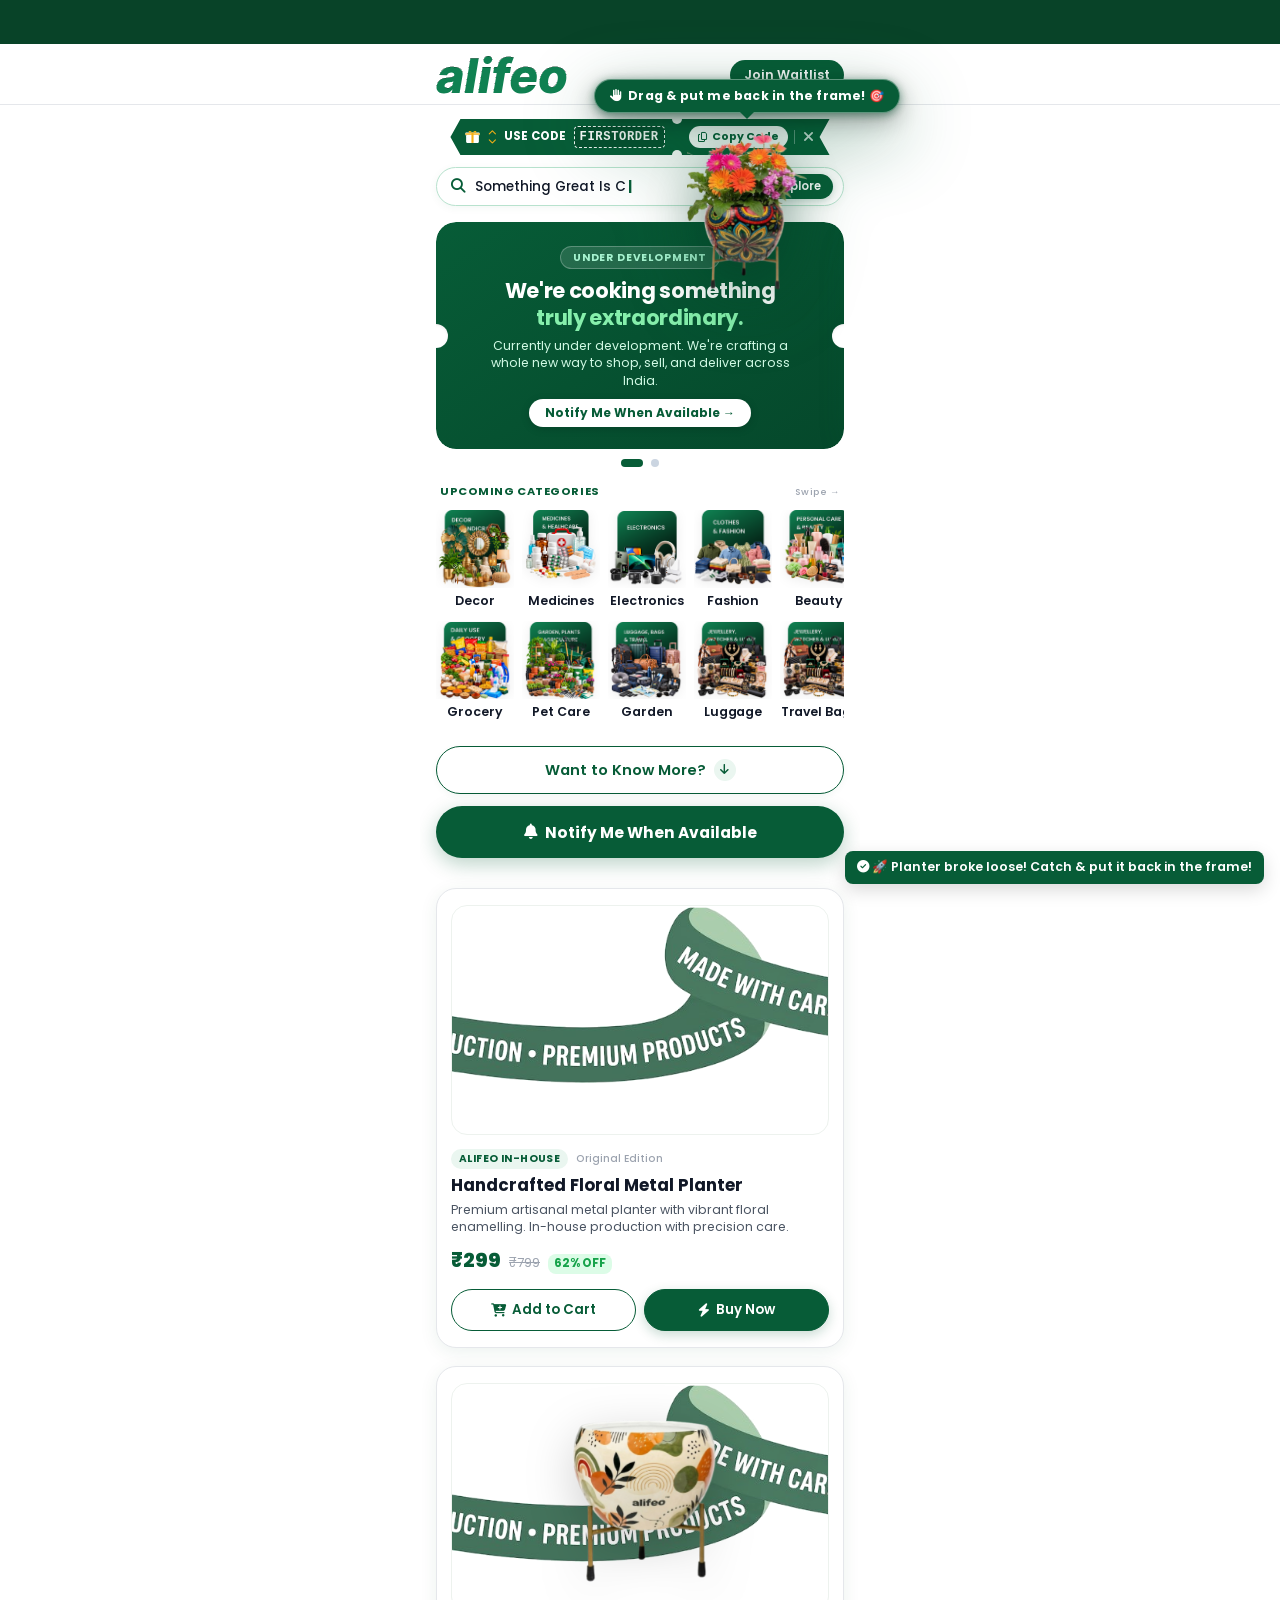
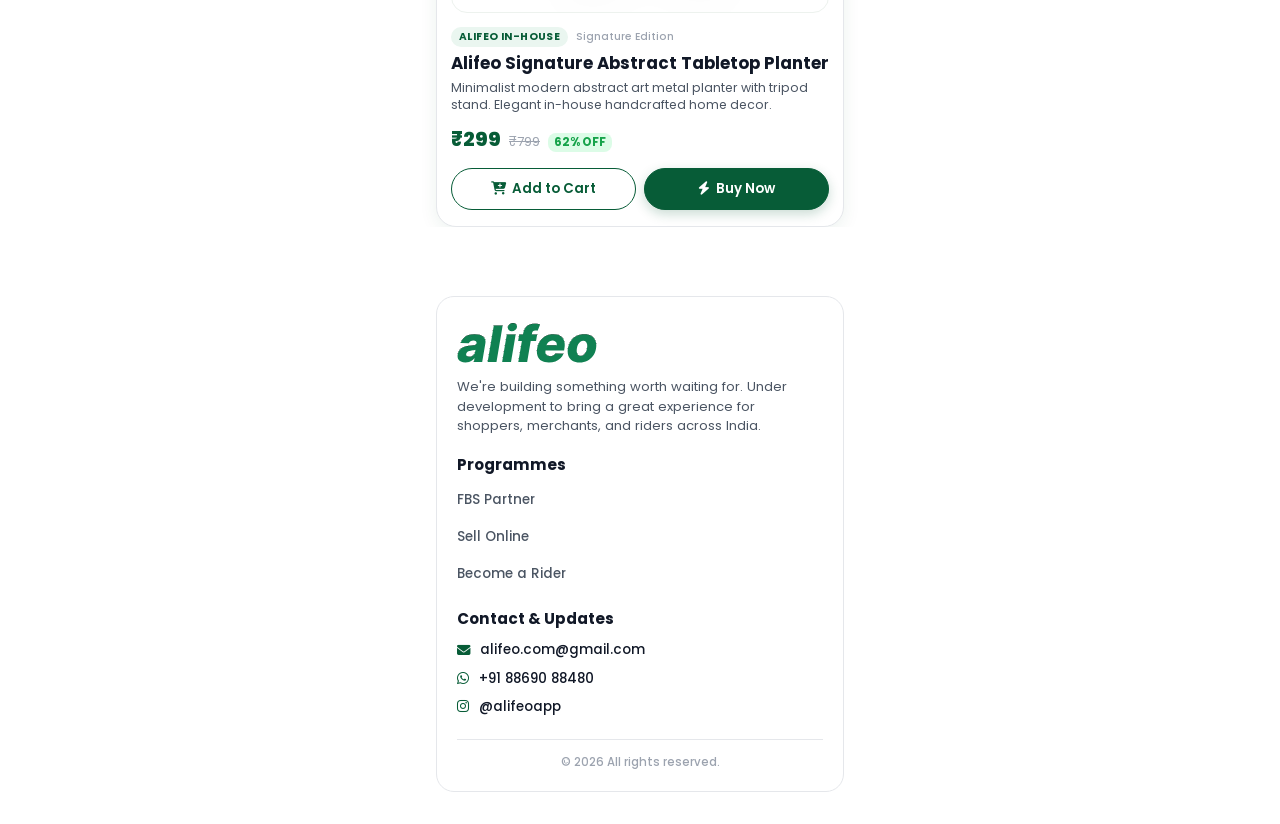
==== commit 2650a0c8: "Limit pot escape to device first visit only and set Instagram ID as plain text" ====
--- a/index.html
+++ b/index.html
@@ -622,7 +622,7 @@
             </p>
             <p class="contact-item">
               <i class="fa-brands fa-instagram text-green"></i>
-              <a href="https://instagram.com/alifeoapp" target="_blank" rel="noopener noreferrer">@alifeoapp</a>
+              <span class="contact-text-plain">@alifeoapp</span>
             </p>
           </div>
 
@@ -702,15 +702,13 @@
           <h4>Need this or have bulk inquiries? Reach us directly:</h4>
 
           <div class="notice-channel-list">
-            <a href="https://instagram.com/alifeoapp" target="_blank" rel="noopener noreferrer"
-              class="channel-card instagram-card">
+            <div class="channel-card instagram-card as-text-card">
               <i class="fa-brands fa-instagram"></i>
               <div>
                 <strong>Instagram</strong>
                 <span>@alifeoapp</span>
               </div>
-              <i class="fa-solid fa-arrow-up-right-from-square channel-ext"></i>
-            </a>
+            </div>
 
             <a href="https://wa.me/918869088480?text=Hello%20Alifeo%20Team!%20I%20am%20interested%20in%20your%20products."
               target="_blank" rel="noopener noreferrer" class="channel-card whatsapp-card">
@@ -797,10 +795,9 @@
             <button type="button" class="btn-giveaway-whatsapp" onclick="shareWithFriendsWhatsApp()">
               <i class="fa-brands fa-whatsapp"></i> Share on WhatsApp
             </button>
-            <a href="https://instagram.com/alifeoapp" target="_blank" rel="noopener noreferrer"
-              class="btn-giveaway-insta">
+            <div class="btn-giveaway-insta as-text-btn">
               <i class="fa-brands fa-instagram"></i> Send SS to @alifeoapp
-            </a>
+            </div>
           </div>
         </div>
       </div>
--- a/style.css
+++ b/style.css
@@ -2762,3 +2762,27 @@
   display: flex;
   justify-content: center;
 }
+
+/* Instagram plain text styling (no click / no link opening) */
+.contact-text-plain {
+  color: var(--text-main);
+  font-weight: 500;
+  user-select: text;
+}
+
+.channel-card.as-text-card,
+.channel-chip.as-text-chip,
+.btn-giveaway-insta.as-text-btn {
+  cursor: default !important;
+  text-decoration: none !important;
+  pointer-events: auto;
+  user-select: text;
+}
+
+.channel-card.as-text-card:hover,
+.channel-chip.as-text-chip:hover,
+.btn-giveaway-insta.as-text-btn:hover {
+  transform: none !important;
+  box-shadow: none !important;
+  border-color: var(--border-subtle) !important;
+}
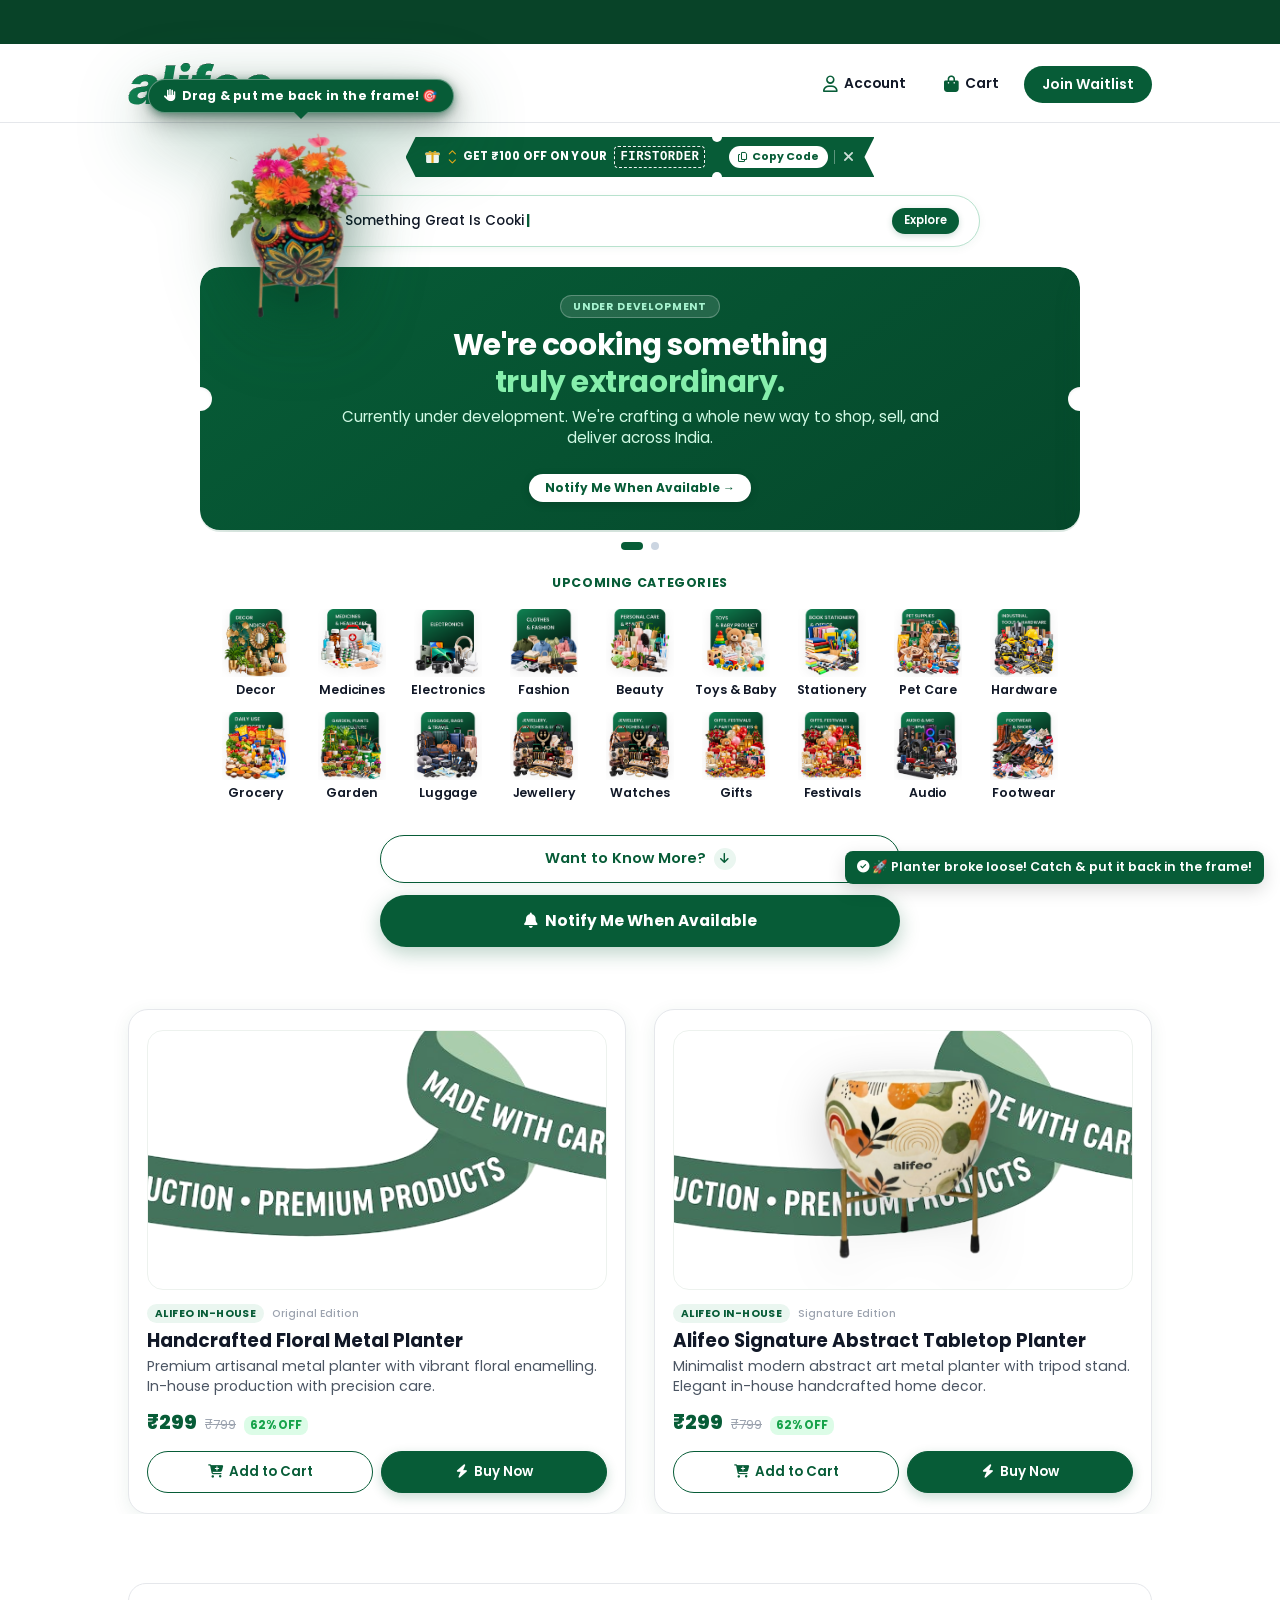
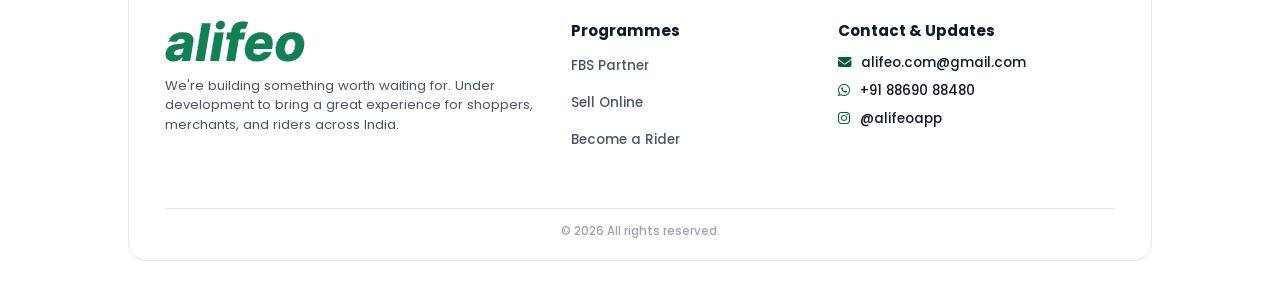
==== commit 8528c696: "Enhance desktop responsive layout, navbar icons, offer ribbon, and align category names" ====
--- a/index.html
+++ b/index.html
@@ -37,6 +37,20 @@
       </a>
 
       <div class="nav-right-actions">
+        <!-- Desktop Only Account & Cart Icons (Hidden on Mobile) -->
+        <a href="myorders.html" class="desktop-nav-icon-btn" title="My Orders &amp; Account">
+          <i class="fa-regular fa-user"></i>
+          <span>Account</span>
+        </a>
+
+        <a href="cart.html" class="desktop-nav-icon-btn desktop-cart-btn" title="Shopping Cart">
+          <div class="desktop-cart-icon-wrapper">
+            <i class="fa-solid fa-bag-shopping"></i>
+            <span class="cart-count-badge" id="navCartCount">0</span>
+          </div>
+          <span>Cart</span>
+        </a>
+
         <button class="btn-header-join" onclick="openWaitlistModal('general')">
           Join Waitlist
         </button>
@@ -70,7 +84,7 @@
                 <i class="fa-solid fa-chevron-down"></i>
               </div>
 
-              <span class="ribbon-text-strong">USE CODE</span>
+              <span class="ribbon-text-strong">GET ₹100 OFF ON YOUR</span>
               <div class="dashed-code-badge" id="promoCodeVal">FIRSTORDER</div>
             </div>
 
@@ -223,19 +237,19 @@
             </div>
             <div class="pure-cat-item">
               <div class="pure-cat-thumb">
-                <img src="categories/Frame 1110.png" alt="Kitchen & Home" loading="lazy" />
-              </div>
-              <span class="pure-cat-name">Kitchen</span>
-            </div>
-            <div class="pure-cat-item">
-              <div class="pure-cat-thumb">
-                <img src="categories/Frame 1116 (1).png" alt="Book Stationery & Office" loading="lazy" />
+                <img src="categories/Frame 1110.png" alt="Book Stationery &amp; Office" loading="lazy" />
               </div>
               <span class="pure-cat-name">Stationery</span>
             </div>
             <div class="pure-cat-item">
               <div class="pure-cat-thumb">
-                <img src="categories/Frame 1116.png" alt="Industrial Hardware" loading="lazy" />
+                <img src="categories/Frame 1116 (1).png" alt="Pet Supplies &amp; Animal Care" loading="lazy" />
+              </div>
+              <span class="pure-cat-name">Pet Care</span>
+            </div>
+            <div class="pure-cat-item">
+              <div class="pure-cat-thumb">
+                <img src="categories/Frame 1116.png" alt="Industrial Tools &amp; Hardware" loading="lazy" />
               </div>
               <span class="pure-cat-name">Hardware</span>
             </div>
@@ -245,57 +259,57 @@
           <div class="cat-track-row">
             <div class="pure-cat-item">
               <div class="pure-cat-thumb">
-                <img src="categories/cat-grocery.png" alt="Daily Use & Grocery" loading="lazy" />
+                <img src="categories/cat-grocery.png" alt="Daily Use &amp; Grocery" loading="lazy" />
               </div>
               <span class="pure-cat-name">Grocery</span>
             </div>
             <div class="pure-cat-item">
               <div class="pure-cat-thumb">
-                <img src="categories/Frame 1117.png" alt="Pet Supplies" loading="lazy" />
-              </div>
-              <span class="pure-cat-name">Pet Care</span>
-            </div>
-            <div class="pure-cat-item">
-              <div class="pure-cat-thumb">
-                <img src="categories/Frame 1118.png" alt="Garden & Agriculture" loading="lazy" />
+                <img src="categories/Frame 1117.png" alt="Garden Plants &amp; Agriculture" loading="lazy" />
               </div>
               <span class="pure-cat-name">Garden</span>
             </div>
             <div class="pure-cat-item">
               <div class="pure-cat-thumb">
-                <img src="categories/Frame 1119 (1).png" alt="Luggage & Travel Bags" loading="lazy" />
+                <img src="categories/Frame 1118.png" alt="Luggage Bags &amp; Travel" loading="lazy" />
               </div>
               <span class="pure-cat-name">Luggage</span>
             </div>
             <div class="pure-cat-item">
               <div class="pure-cat-thumb">
-                <img src="categories/Frame 1119.png" alt="Travel Bags" loading="lazy" />
-              </div>
-              <span class="pure-cat-name">Travel Bags</span>
-            </div>
-            <div class="pure-cat-item">
-              <div class="pure-cat-thumb">
-                <img src="categories/Frame 1120 (1).png" alt="Jewellery & Watches" loading="lazy" />
+                <img src="categories/Frame 1119 (1).png" alt="Jewellery &amp; Luxury" loading="lazy" />
               </div>
               <span class="pure-cat-name">Jewellery</span>
             </div>
             <div class="pure-cat-item">
               <div class="pure-cat-thumb">
-                <img src="categories/Frame 1120.png" alt="Watches & Luxury" loading="lazy" />
+                <img src="categories/Frame 1119.png" alt="Watches &amp; Luxury" loading="lazy" />
               </div>
               <span class="pure-cat-name">Watches</span>
             </div>
             <div class="pure-cat-item">
               <div class="pure-cat-thumb">
-                <img src="categories/Frame 1121.png" alt="Gifts & Party" loading="lazy" />
+                <img src="categories/Frame 1120 (1).png" alt="Gifts &amp; Hampers" loading="lazy" />
               </div>
               <span class="pure-cat-name">Gifts</span>
             </div>
             <div class="pure-cat-item">
               <div class="pure-cat-thumb">
-                <img src="categories/Frame 1122.png" alt="Festivals & Supplies" loading="lazy" />
+                <img src="categories/Frame 1120.png" alt="Festivals &amp; Party Supplies" loading="lazy" />
               </div>
               <span class="pure-cat-name">Festivals</span>
+            </div>
+            <div class="pure-cat-item">
+              <div class="pure-cat-thumb">
+                <img src="categories/Frame 1121.png" alt="Audio &amp; Mic Equipment" loading="lazy" />
+              </div>
+              <span class="pure-cat-name">Audio</span>
+            </div>
+            <div class="pure-cat-item">
+              <div class="pure-cat-thumb">
+                <img src="categories/Frame 1122.png" alt="Footwear &amp; Shoes" loading="lazy" />
+              </div>
+              <span class="pure-cat-name">Footwear</span>
             </div>
           </div>
         </div>
@@ -544,7 +558,7 @@
       <button class="modal-close-icon" onclick="closeGameModal()">&times;</button>
 
       <div class="game-header">
-        <span class="game-pill">ALIFEO MINI BREAK</span>
+        <span class="game-pill">ALIFEO MINI BREAK UNDER DEVELOPMENT</span>
         <h3>Play X / O Game</h3>
         <p id="gameStatusText">Your turn: <strong>Player (X)</strong></p>
       </div>
@@ -559,7 +573,7 @@
           <span class="sc-val" id="scoreTies">0</span>
         </div>
         <div class="score-card player-o-card">
-          <span class="sc-label">AI Bot (O)</span>
+          <span class="sc-label">Alifeo AI(O)</span>
           <span class="sc-val" id="scoreO">0</span>
         </div>
       </div>
@@ -780,7 +794,8 @@
             <div class="giveaway-step-item">
               <span class="step-num">3</span>
               <p>Take screenshots of the downloads &amp; story, and send them to us on Instagram DM
-                <strong>@alifeoapp</strong>!</p>
+                <strong>@alifeoapp</strong>!
+              </p>
             </div>
           </div>
 
--- a/style.css
+++ b/style.css
@@ -147,6 +147,11 @@
   gap: 10px;
 }
 
+/* Desktop-only navbar elements (strictly hidden on mobile) */
+.desktop-nav-icon-btn {
+  display: none !important;
+}
+
 .nav-icon-link {
   color: var(--text-main);
   font-size: 1.05rem;
@@ -2786,3 +2791,286 @@
   box-shadow: none !important;
   border-color: var(--border-subtle) !important;
 }
+
+/* ==========================================================================
+   DESKTOP RESPONSIVE ENHANCEMENTS (>= 768px)
+   Leaves Mobile UI 100% Unchanged while expanding gracefully on Laptop / Desktop
+   ========================================================================== */
+@media (min-width: 768px) {
+  /* Main Containers */
+  .container,
+  .hero-container {
+    max-width: 1080px !important;
+    padding: 0 28px !important;
+  }
+
+  .nav-container {
+    max-width: 1080px !important;
+    padding: 0 28px !important;
+  }
+
+  .clean-navbar {
+    padding: 16px 0 14px;
+  }
+
+  .alifeo-svg-logo {
+    height: 48px;
+  }
+
+  .btn-header-join {
+    padding: 8px 18px;
+    font-size: 0.88rem;
+  }
+
+  /* Desktop Navbar: Account/Cart Icons */
+  .nav-right-actions {
+    display: flex;
+    align-items: center;
+    gap: 12px;
+  }
+
+  .desktop-nav-icon-btn {
+    display: inline-flex !important;
+    align-items: center;
+    gap: 6px;
+    text-decoration: none;
+    color: var(--text-main);
+    font-size: 0.86rem;
+    font-weight: 600;
+    padding: 7px 12px;
+    border-radius: var(--radius-sm);
+    transition: var(--transition);
+    border: 1px solid transparent;
+  }
+
+  .desktop-nav-icon-btn:hover {
+    background: var(--bg-soft);
+    border-color: var(--border-subtle);
+    color: var(--alifeo-green);
+  }
+
+  .desktop-nav-icon-btn i {
+    font-size: 1.05rem;
+    color: var(--alifeo-green);
+  }
+
+  .desktop-cart-icon-wrapper {
+    position: relative;
+    display: inline-flex;
+    align-items: center;
+  }
+
+  .cart-count-badge {
+    position: absolute;
+    top: -8px;
+    right: -10px;
+    background: #dc2626;
+    color: #ffffff;
+    font-size: 0.62rem;
+    font-weight: 700;
+    width: 17px;
+    height: 17px;
+    border-radius: 50%;
+    display: none;
+    align-items: center;
+    justify-content: center;
+    line-height: 1;
+  }
+
+  /* Ribbon Voucher */
+  .hero-ribbon-row {
+    max-width: 760px !important;
+    margin: 0 auto 18px !important;
+  }
+
+  .ticket-ribbon-body {
+    height: 40px;
+    padding: 0 18px;
+    font-size: 0.84rem;
+  }
+
+  /* Search Bar */
+  .hero-search-row {
+    max-width: 680px;
+    margin: 0 auto 20px;
+  }
+
+  .animated-search-bar {
+    height: 52px;
+    padding: 0 20px;
+    font-size: 0.95rem;
+  }
+
+  /* Ticket Carousel Banner */
+  .hero-ticket-carousel-row {
+    max-width: 880px;
+    margin: 0 auto 24px;
+  }
+
+  .dark-green-ticket-card {
+    padding: 28px 36px;
+    border-radius: 20px;
+  }
+
+  .ticket-card-title {
+    font-size: 1.85rem;
+    line-height: 1.25;
+  }
+
+  .ticket-card-desc {
+    font-size: 0.95rem;
+    max-width: 620px;
+    margin-bottom: 16px;
+  }
+
+  /* Categories Row (Centered & Hide Swipe on Desktop) */
+  .hero-categories-row {
+    max-width: 1080px !important;
+    margin: 0 auto 28px !important;
+  }
+
+  .categories-header-mini {
+    font-size: 0.78rem;
+    padding: 0 8px 14px;
+    justify-content: center !important;
+    text-align: center;
+  }
+
+  /* Hide 'Swipe ->' on desktop */
+  .categories-header-mini small {
+    display: none !important;
+  }
+
+  .categories-scroll-container {
+    display: flex;
+    flex-direction: column;
+    align-items: center;
+    gap: 14px;
+  }
+
+  .cat-track-row {
+    display: flex;
+    justify-content: center !important;
+    margin: 0 auto;
+    gap: 10px;
+    width: 100%;
+  }
+
+  .pure-cat-item {
+    width: 86px;
+    min-width: 86px;
+  }
+
+  .pure-cat-thumb {
+    width: 68px;
+    height: 68px;
+  }
+
+  /* Button Stack ("Want to Know More") */
+  .compact-btn-stack {
+    max-width: 520px;
+    margin: 0 auto 24px;
+  }
+
+  /* In-House Product Showcase (2 Columns side-by-side on Desktop) */
+  .inhouse-product-section {
+    max-width: 1080px !important;
+    margin: 28px auto 0 !important;
+    display: grid !important;
+    grid-template-columns: 1fr 1fr !important;
+    gap: 28px !important;
+    align-items: stretch;
+  }
+
+  .inhouse-showcase-card {
+    padding: 20px 18px 20px;
+    height: 100%;
+  }
+
+  .inhouse-visual-stage {
+    height: 260px;
+  }
+
+  .inhouse-pot-artwork {
+    height: 200px;
+  }
+
+  .inhouse-product-title {
+    font-size: 1.15rem;
+  }
+
+  .inhouse-product-desc {
+    font-size: 0.88rem;
+  }
+
+  /* Revealed Vision / Ecosystem Section */
+  .revealed-details-section .details-card-box {
+    max-width: 1080px !important;
+    padding: 36px 32px;
+  }
+
+  .details-header-text h2 {
+    font-size: 1.75rem;
+  }
+
+  .ecosystem-cards-grid {
+    grid-template-columns: repeat(3, 1fr) !important;
+    gap: 20px !important;
+  }
+
+  .feature-item-card {
+    padding: 20px;
+  }
+
+  .feature-item-card h3 {
+    font-size: 1.05rem;
+  }
+
+  .feature-item-card p {
+    font-size: 0.84rem;
+  }
+
+  /* Footer (3 Columns on Desktop) */
+  .footer-container-outer {
+    max-width: 1080px !important;
+  }
+
+  .folder-tab-card-wrapper {
+    max-width: 1080px !important;
+  }
+
+  .folder-card-content {
+    display: grid !important;
+    grid-template-columns: 1.6fr 1fr 1.2fr !important;
+    gap: 36px !important;
+    padding: 36px 36px 20px !important;
+    align-items: start;
+  }
+
+  .folder-card-content .footer-brand-col {
+    margin-bottom: 0;
+  }
+
+  .folder-card-content .footer-links-col {
+    margin-bottom: 0;
+  }
+
+  .folder-card-content .footer-contact-col {
+    margin-bottom: 0;
+  }
+
+  .folder-bottom-copyright {
+    grid-column: 1 / -1 !important;
+    margin-top: 16px;
+  }
+
+  /* Subpages: Search / Cart / Orders */
+  .app-subpage-container {
+    max-width: 900px !important;
+  }
+
+  .search-catalog-grid {
+    grid-template-columns: repeat(3, 1fr) !important;
+    gap: 18px !important;
+  }
+}
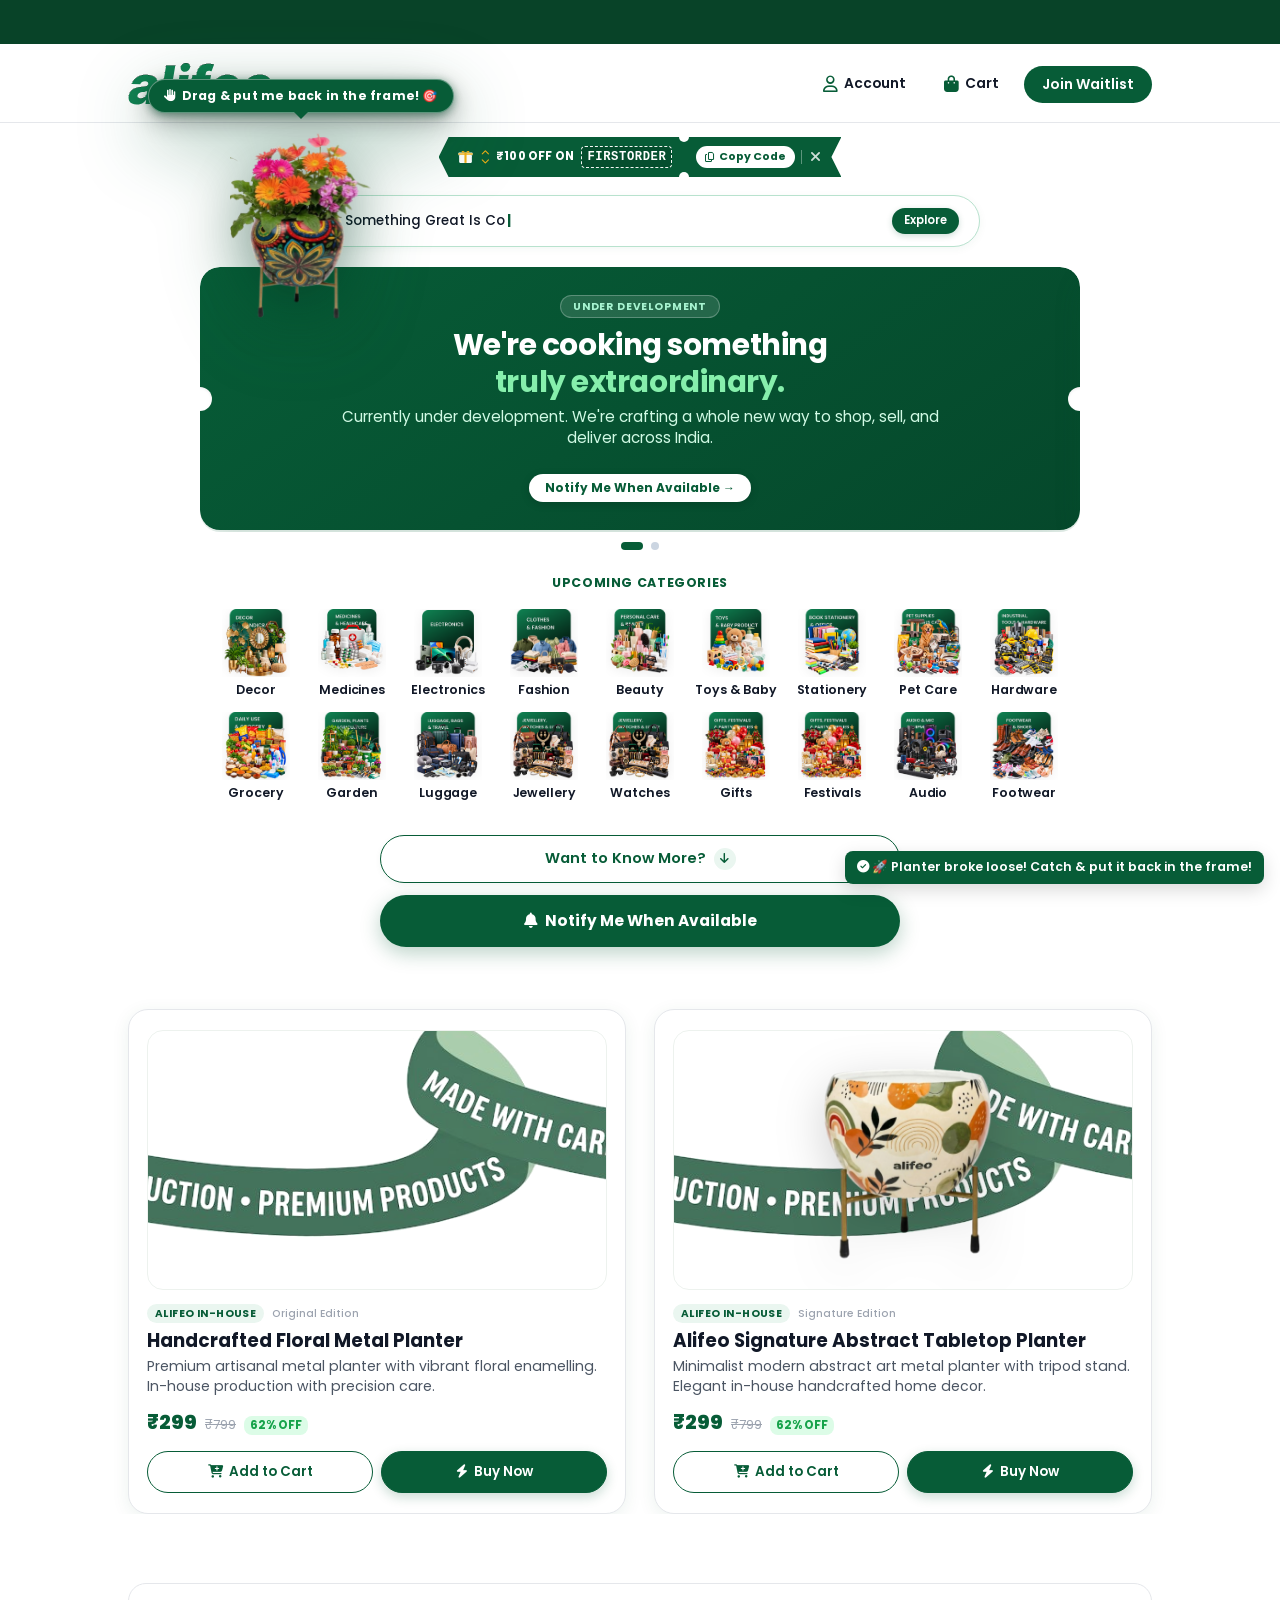
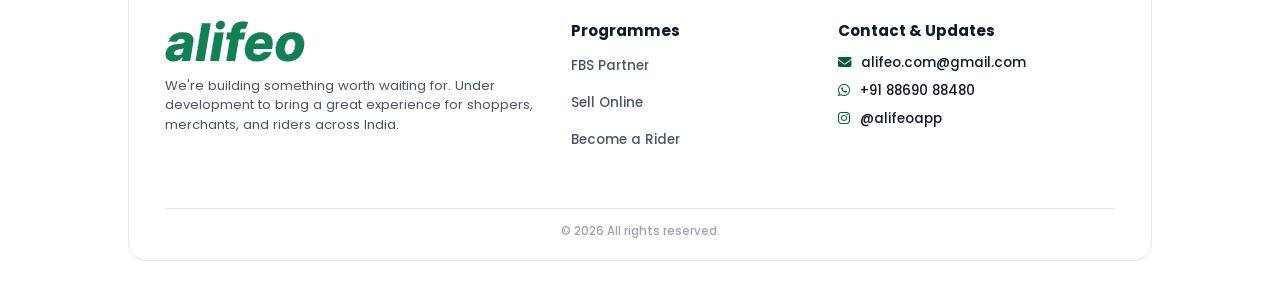
==== commit 0288cde5: "Hide website-only nav and back bars on mobile, simplify and compact game reward card" ====
--- a/index.html
+++ b/index.html
@@ -84,7 +84,7 @@
                 <i class="fa-solid fa-chevron-down"></i>
               </div>
 
-              <span class="ribbon-text-strong">GET ₹100 OFF ON YOUR</span>
+              <span class="ribbon-text-strong">₹100 OFF ON</span>
               <div class="dashed-code-badge" id="promoCodeVal">FIRSTORDER</div>
             </div>
 
@@ -763,9 +763,8 @@
         <div class="giveaway-header-row">
           <div class="giveaway-text-col">
             <span class="giveaway-pill-tag"><i class="fa-solid fa-gift"></i> GIVEAWAY ENTRY</span>
-            <h3 class="giveaway-title">You got a chance to win a Free Mini Pot!</h3>
-            <p class="giveaway-subtitle">Thanks for saving our planter! Complete these quick steps to enter the
-              giveaway:</p>
+            <h3 class="giveaway-title">Win a Free Mini Pot!</h3>
+            <p class="giveaway-subtitle">Complete 3 quick steps to enter:</p>
           </div>
           <div class="giveaway-pot-col">
             <img src="product-pot.png" alt="Free Mini Pot" class="giveaway-pot-img" />
@@ -784,25 +783,22 @@
           <div class="giveaway-steps-list">
             <div class="giveaway-step-item">
               <span class="step-num">1</span>
-              <p>Share <strong>Alifeo App</strong> with <strong>5 friends</strong> on WhatsApp.</p>
+              <p>Share with <strong>5 friends</strong> on WhatsApp.</p>
             </div>
             <div class="giveaway-step-item">
               <span class="step-num">2</span>
-              <p>Once your 5 friends download the app, put a story on your Instagram: <em>"Win Free Mini Pot! Download
-                  Alifeo App"</em> and mention <strong>@alifeoapp</strong>.</p>
+              <p>Post an IG story &amp; mention <strong>@alifeoapp</strong>.</p>
             </div>
             <div class="giveaway-step-item">
               <span class="step-num">3</span>
-              <p>Take screenshots of the downloads &amp; story, and send them to us on Instagram DM
-                <strong>@alifeoapp</strong>!
-              </p>
+              <p>Send screenshots to DM <strong>@alifeoapp</strong>.</p>
             </div>
           </div>
 
           <!-- Weekly Winner Notice -->
           <div class="giveaway-weekly-announcement">
             <i class="fa-solid fa-trophy"></i>
-            <span>Winners announced every week on Instagram <strong>@alifeoapp</strong>!</span>
+            <span>Weekly winners announced on Instagram <strong>@alifeoapp</strong></span>
           </div>
 
           <!-- Action Buttons -->
--- a/style.css
+++ b/style.css
@@ -201,9 +201,20 @@
   border-radius: var(--radius-full);
   cursor: pointer;
   transition: var(--transition);
+  text-decoration: none !important;
+  display: inline-flex;
+  align-items: center;
+  justify-content: center;
 }
 .btn-header-join:hover {
   background: var(--alifeo-green-hover);
+  color: #ffffff;
+  text-decoration: none !important;
+}
+
+/* Subpage navbar button (Explore App) - strictly hidden on phone/mobile UI */
+.subpage-header-btn {
+  display: none !important;
 }
 
 /* ==========================================================================
@@ -1035,8 +1046,8 @@
    CLEAN WHITE GIVEAWAY TICKET (Minimal, White & Simple Colors, Pot Image on Side)
    ========================================================================== */
 .reward-ticket-modal-window {
-  max-width: 390px;
-  width: 92%;
+  max-width: 326px;
+  width: 90%;
   padding: 0 !important;
   background: transparent !important;
   border: none !important;
@@ -1046,19 +1057,19 @@
 
 .reward-ticket-close {
   position: absolute !important;
-  top: -14px !important;
-  right: -10px !important;
+  top: -10px !important;
+  right: -6px !important;
   background: #ffffff !important;
   color: #111827 !important;
-  width: 34px;
-  height: 34px;
+  width: 28px;
+  height: 28px;
   border-radius: 50%;
   display: flex;
   align-items: center;
   justify-content: center;
-  font-size: 1.25rem;
-  font-weight: 700;
-  box-shadow: 0 4px 14px rgba(0, 0, 0, 0.2);
+  font-size: 1.12rem;
+  font-weight: 700;
+  box-shadow: 0 3px 10px rgba(0, 0, 0, 0.2);
   border: 1px solid var(--border-subtle);
   cursor: pointer;
   z-index: 20;
@@ -1075,15 +1086,15 @@
   border-radius: var(--radius-lg);
   overflow: hidden;
   border: 1px solid var(--border-subtle);
-  box-shadow: 0 20px 48px rgba(0, 0, 0, 0.16);
-}
-
-/* Header with Pot Image on Side */
+  box-shadow: 0 16px 40px rgba(0, 0, 0, 0.16);
+}
+
+/* Header with Pot Image on Side - Compact */
 .giveaway-header-row {
   display: flex;
   align-items: center;
-  gap: 12px;
-  padding: 22px 20px 16px;
+  gap: 10px;
+  padding: 12px 14px 8px;
   background: #ffffff;
 }
 
@@ -1095,56 +1106,56 @@
 .giveaway-pill-tag {
   display: inline-flex;
   align-items: center;
-  gap: 5px;
+  gap: 4px;
   background: var(--alifeo-green-light);
   color: var(--alifeo-green);
-  font-size: 0.65rem;
-  font-weight: 700;
-  letter-spacing: 0.06em;
-  padding: 3px 9px;
+  font-size: 0.58rem;
+  font-weight: 700;
+  letter-spacing: 0.05em;
+  padding: 2px 7px;
   border-radius: var(--radius-full);
-  margin-bottom: 6px;
+  margin-bottom: 3px;
 }
 
 .giveaway-title {
-  font-size: 1.12rem;
-  font-weight: 700;
-  color: var(--text-main);
-  line-height: 1.3;
-  margin-bottom: 4px;
+  font-size: 0.94rem;
+  font-weight: 700;
+  color: var(--text-main);
+  line-height: 1.25;
+  margin-bottom: 2px;
 }
 
 .giveaway-subtitle {
-  font-size: 0.74rem;
+  font-size: 0.67rem;
   color: var(--text-muted);
-  line-height: 1.35;
+  line-height: 1.2;
 }
 
 .giveaway-pot-col {
   flex-shrink: 0;
-  width: 76px;
-  height: 76px;
+  width: 48px;
+  height: 48px;
   background: #f8faf9;
   border: 1px solid #e2ece6;
   border-radius: var(--radius-md);
   display: flex;
   align-items: center;
   justify-content: center;
-  padding: 4px;
+  padding: 3px;
 }
 
 .giveaway-pot-img {
   max-width: 100%;
   max-height: 100%;
   object-fit: contain;
-  filter: drop-shadow(0 4px 8px rgba(0, 0, 0, 0.12));
-}
-
-/* Subtle Perforation Divider */
+  filter: drop-shadow(0 3px 6px rgba(0, 0, 0, 0.12));
+}
+
+/* Subtle Perforation Divider - Compact */
 .giveaway-ticket-divider {
   position: relative;
   width: 100%;
-  height: 20px;
+  height: 14px;
   display: flex;
   align-items: center;
 }
@@ -1153,51 +1164,51 @@
   position: absolute;
   top: 50%;
   transform: translateY(-50%);
-  width: 18px;
-  height: 18px;
+  width: 14px;
+  height: 14px;
   background-color: rgba(0, 0, 0, 0.6);
   border-radius: 50%;
   z-index: 5;
 }
 .gt-notch-left {
-  left: -9px;
+  left: -7px;
 }
 .gt-notch-right {
-  right: -9px;
+  right: -7px;
 }
 
 .gt-dash-line {
   width: 100%;
   border-top: 1.5px dashed #d1d5db;
-  margin: 0 16px;
-}
-
-/* Body Content & Steps */
+  margin: 0 12px;
+}
+
+/* Body Content & Steps - Compact */
 .giveaway-body-content {
-  padding: 14px 20px 20px;
+  padding: 8px 12px 12px;
 }
 
 .giveaway-steps-list {
   display: flex;
   flex-direction: column;
-  gap: 10px;
+  gap: 5px;
   text-align: left;
-  margin-bottom: 14px;
+  margin-bottom: 7px;
 }
 
 .giveaway-step-item {
   display: flex;
-  align-items: flex-start;
-  gap: 10px;
+  align-items: center;
+  gap: 7px;
   background: #f9fafb;
   border: 1px solid #f0f2f4;
-  padding: 10px 12px;
-  border-radius: var(--radius-sm);
+  padding: 5px 8px;
+  border-radius: 6px;
 }
 
 .giveaway-step-item .step-num {
-  width: 20px;
-  height: 20px;
+  width: 17px;
+  height: 17px;
   border-radius: 50%;
   background: var(--alifeo-green);
   color: #ffffff;
@@ -1205,15 +1216,14 @@
   align-items: center;
   justify-content: center;
   font-weight: 700;
+  font-size: 0.62rem;
+  flex-shrink: 0;
+}
+
+.giveaway-step-item p {
   font-size: 0.68rem;
-  flex-shrink: 0;
-  margin-top: 1px;
-}
-
-.giveaway-step-item p {
-  font-size: 0.78rem;
-  color: var(--text-main);
-  line-height: 1.4;
+  color: var(--text-main);
+  line-height: 1.25;
   margin: 0;
 }
 
@@ -1228,33 +1238,33 @@
   font-weight: 600;
 }
 
-/* Weekly Winner Announcement Box */
+/* Weekly Winner Announcement Box - Compact */
 .giveaway-weekly-announcement {
   display: flex;
   align-items: center;
-  gap: 8px;
+  gap: 6px;
   background: #fefce8;
   border: 1px solid #fef08a;
   color: #854d0e;
-  padding: 8px 12px;
-  border-radius: var(--radius-sm);
-  font-size: 0.74rem;
+  padding: 4px 8px;
+  border-radius: 5px;
+  font-size: 0.64rem;
   font-weight: 600;
-  margin-bottom: 16px;
+  margin-bottom: 8px;
   text-align: left;
 }
 
 .giveaway-weekly-announcement i {
   color: #ca8a04;
-  font-size: 0.95rem;
+  font-size: 0.8rem;
   flex-shrink: 0;
 }
 
-/* Action Buttons */
+/* Action Buttons - Compact */
 .giveaway-action-buttons {
   display: flex;
   flex-direction: column;
-  gap: 9px;
+  gap: 6px;
 }
 
 .btn-giveaway-whatsapp {
@@ -1262,17 +1272,17 @@
   display: flex;
   align-items: center;
   justify-content: center;
-  gap: 8px;
+  gap: 6px;
   background: #25d366;
   color: #ffffff;
   border: none;
   font-family: inherit;
-  font-size: 0.86rem;
-  font-weight: 700;
-  padding: 11px;
+  font-size: 0.76rem;
+  font-weight: 700;
+  padding: 7px 10px;
   border-radius: var(--radius-full);
   cursor: pointer;
-  box-shadow: 0 4px 12px rgba(37, 211, 102, 0.25);
+  box-shadow: 0 3px 8px rgba(37, 211, 102, 0.25);
   transition: transform 0.15s ease;
 }
 
@@ -1285,15 +1295,15 @@
   display: flex;
   align-items: center;
   justify-content: center;
-  gap: 8px;
+  gap: 6px;
   background: #111827;
   color: #ffffff;
   text-decoration: none;
-  font-size: 0.86rem;
-  font-weight: 700;
-  padding: 11px;
+  font-size: 0.76rem;
+  font-weight: 700;
+  padding: 7px 10px;
   border-radius: var(--radius-full);
-  box-shadow: 0 4px 12px rgba(0, 0, 0, 0.15);
+  box-shadow: 0 3px 8px rgba(0, 0, 0, 0.15);
   transition: transform 0.15s ease;
 }
 
@@ -1577,11 +1587,9 @@
   max-width: 440px;
 }
 
+/* Subpage top bar (Home / Continue Exploring / Title) - hidden on mobile phone UI */
 .subpage-top-bar {
-  display: flex;
-  align-items: center;
-  justify-content: space-between;
-  padding: 6px 0;
+  display: none !important;
 }
 .subpage-top-bar h2 {
   font-size: 1.15rem;
@@ -3069,8 +3077,67 @@
     max-width: 900px !important;
   }
 
+  .subpage-header-btn {
+    display: inline-flex !important;
+  }
+
+  .subpage-top-bar {
+    display: flex !important;
+    align-items: center;
+    justify-content: space-between;
+    padding: 8px 0;
+  }
+
   .search-catalog-grid {
     grid-template-columns: repeat(3, 1fr) !important;
     gap: 18px !important;
   }
-}
+
+  /* Desktop Giveaway Ticket Window */
+  .reward-ticket-modal-window {
+    max-width: 380px;
+  }
+
+  .giveaway-header-row {
+    padding: 18px 18px 12px;
+    gap: 12px;
+  }
+
+  .giveaway-pot-col {
+    width: 60px;
+    height: 60px;
+  }
+
+  .giveaway-title {
+    font-size: 1.08rem;
+  }
+
+  .giveaway-subtitle {
+    font-size: 0.74rem;
+  }
+
+  .giveaway-body-content {
+    padding: 12px 18px 16px;
+  }
+
+  .giveaway-step-item {
+    padding: 7px 10px;
+    gap: 8px;
+  }
+
+  .giveaway-step-item p {
+    font-size: 0.74rem;
+  }
+
+  .giveaway-weekly-announcement {
+    padding: 6px 10px;
+    font-size: 0.7rem;
+    margin-bottom: 12px;
+  }
+
+  .btn-giveaway-whatsapp,
+  .btn-giveaway-insta {
+    padding: 9px 12px;
+    font-size: 0.82rem;
+  }
+}
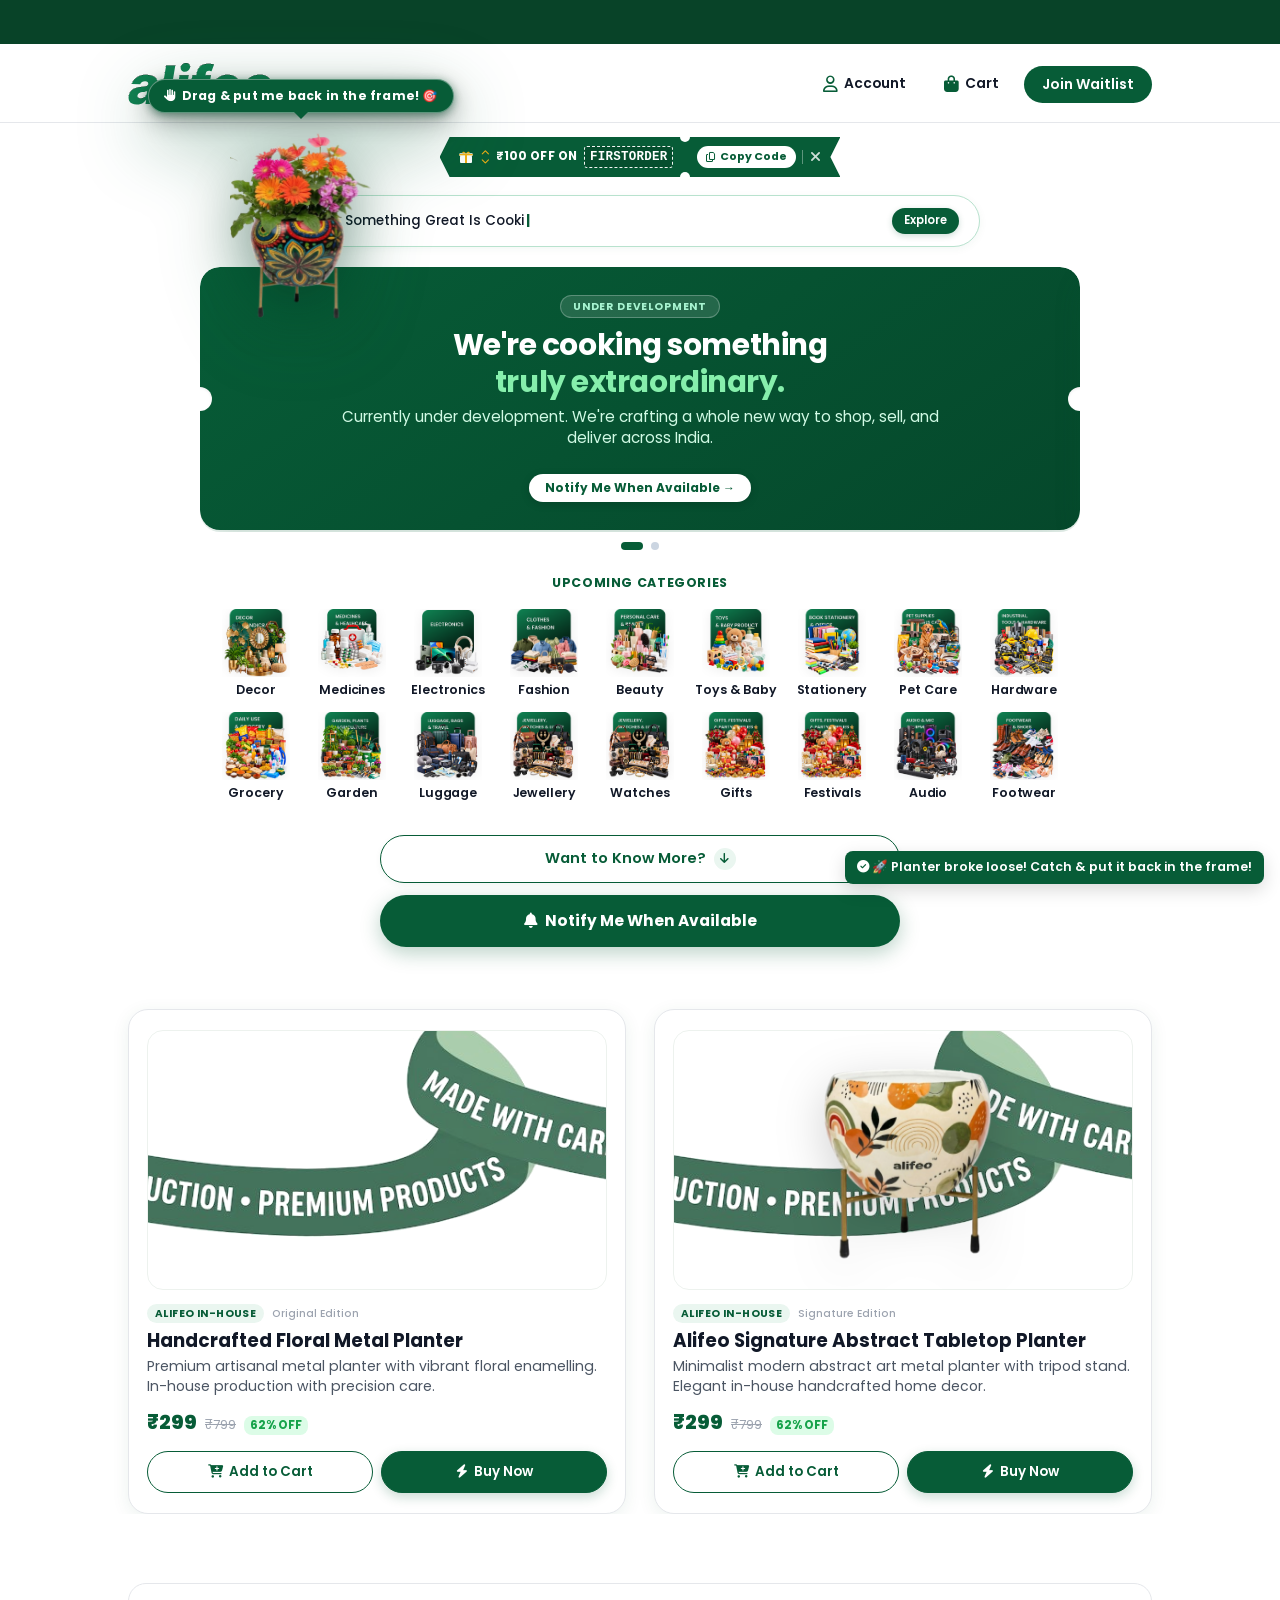
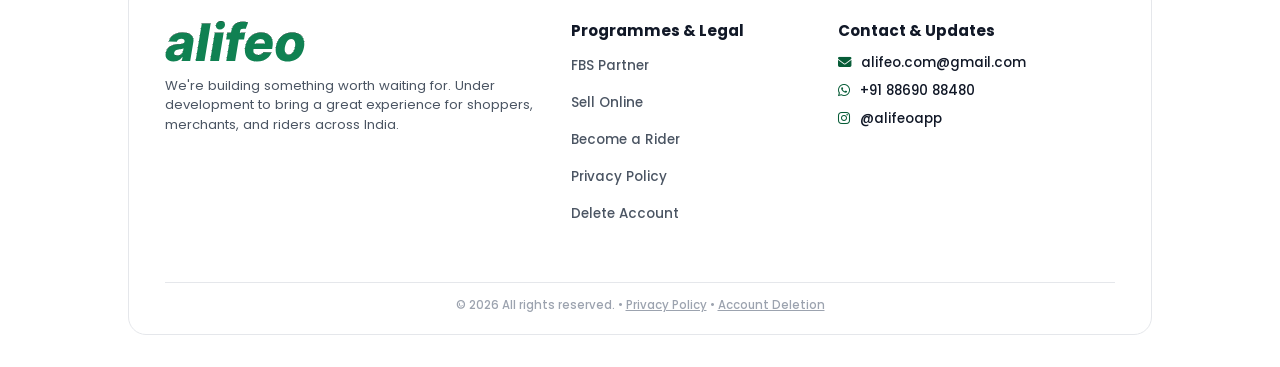
==== commit 947d2138: "Add official Privacy Policy page for route /privacy-policy compliant with Google Play Console and DP" ====
--- a/index.html
+++ b/index.html
@@ -615,11 +615,13 @@
           </div>
 
           <div class="footer-links-col">
-            <h4>Programmes</h4>
+            <h4>Programmes &amp; Legal</h4>
             <ul>
               <li><a href="javascript:void(0)" onclick="openWaitlistModal('fbs')">FBS Partner</a></li>
               <li><a href="javascript:void(0)" onclick="openWaitlistModal('seller')">Sell Online</a></li>
               <li><a href="javascript:void(0)" onclick="openWaitlistModal('rider')">Become a Rider</a></li>
+              <li><a href="/privacy-policy/">Privacy Policy</a></li>
+              <li><a href="/my-account/wpf-delete-account/">Delete Account</a></li>
             </ul>
           </div>
 
@@ -641,7 +643,7 @@
           </div>
 
           <div class="folder-bottom-copyright">
-            <p>&copy; <span id="currentYear">2026</span> All rights reserved.</p>
+            <p>&copy; <span id="currentYear">2026</span> All rights reserved. &bull; <a href="/privacy-policy/" style="color: inherit; text-decoration: underline;">Privacy Policy</a> &bull; <a href="/my-account/wpf-delete-account/" style="color: inherit; text-decoration: underline;">Account Deletion</a></p>
           </div>
         </div>
       </div>
--- a/style.css
+++ b/style.css
@@ -243,7 +243,6 @@
   margin: 0 auto 12px;
   display: flex;
   justify-content: center;
-  overflow: hidden;
 }
 
 .ticket-ribbon-wrapper {
@@ -252,7 +251,6 @@
   align-items: center;
   justify-content: center;
   max-width: 100%;
-  overflow: hidden;
 }
 
 .ticket-ribbon-body {
@@ -262,10 +260,10 @@
   justify-content: space-between;
   background-color: #075c37;
   color: #ffffff;
-  height: 36px;
-  padding: 0 14px;
+  height: 32px;
+  padding: 0 10px;
   box-shadow: 0 2px 5px rgba(7, 92, 55, 0.12);
-  clip-path: polygon(10px 0%, 100% 0%, calc(100% - 10px) 50%, 100% 100%, 10px 100%, 0% 50%);
+  clip-path: polygon(7px 0%, 100% 0%, calc(100% - 7px) 50%, 100% 100%, 7px 100%, 0% 50%);
   user-select: none;
   max-width: 100%;
   box-sizing: border-box;
@@ -274,18 +272,19 @@
 .ribbon-left-items {
   display: flex;
   align-items: center;
-  gap: 7px;
-  font-weight: 700;
-  font-size: 0.72rem;
-  letter-spacing: 0.02em;
+  gap: 4px;
+  font-weight: 700;
+  font-size: 0.63rem;
+  letter-spacing: 0.01em;
   text-transform: uppercase;
 }
 
 .gift-icon-svg {
-  width: 17px;
-  height: 17px;
-  display: flex;
-  align-items: center;
+  width: 13px;
+  height: 13px;
+  display: flex;
+  align-items: center;
+  flex-shrink: 0;
 }
 .gift-icon-svg svg {
   width: 100%;
@@ -293,11 +292,11 @@
 }
 
 .gold-chevrons {
-  display: flex;
+  display: none;
   flex-direction: column;
   align-items: center;
   color: var(--gold-accent);
-  font-size: 0.52rem;
+  font-size: 0.45rem;
   line-height: 0.65;
 }
 
@@ -307,53 +306,54 @@
 }
 
 .dashed-code-badge {
-  border: 1.2px dashed rgba(255, 255, 255, 0.95);
+  border: 1px dashed rgba(255, 255, 255, 0.95);
   background: rgba(0, 0, 0, 0.15);
-  border-radius: 4px;
-  padding: 1px 5px;
+  border-radius: 3px;
+  padding: 1px 4px;
   font-family: monospace;
   font-weight: 800;
-  font-size: 0.76rem;
-  letter-spacing: 0.05em;
+  font-size: 0.66rem;
+  letter-spacing: 0.02em;
   color: #ffffff;
+  white-space: nowrap;
 }
 
 .ticket-punches {
   position: relative;
   height: 100%;
-  width: 14px;
-  margin: 0 5px;
+  width: 10px;
+  margin: 0 3px;
   flex-shrink: 0;
 }
 .punch-top, .punch-bottom {
   position: absolute;
   left: 50%;
   transform: translateX(-50%);
-  width: 10px;
-  height: 10px;
+  width: 8px;
+  height: 8px;
   background-color: var(--bg-page);
   border-radius: 50%;
 }
-.punch-top { top: -5px; }
-.punch-bottom { bottom: -5px; }
+.punch-top { top: -4px; }
+.punch-bottom { bottom: -4px; }
 
 .ribbon-right-items {
   display: flex;
   align-items: center;
-  gap: 6px;
+  gap: 4px;
 }
 
 .btn-copy-ticket {
   display: inline-flex;
   align-items: center;
-  gap: 4px;
+  gap: 3px;
   background: #ffffff;
   color: #075c37;
   border: none;
   font-family: inherit;
   font-weight: 700;
-  font-size: 0.68rem;
-  padding: 3px 9px;
+  font-size: 0.62rem;
+  padding: 2.5px 7px;
   border-radius: var(--radius-full);
   cursor: pointer;
   transition: var(--transition);
@@ -365,7 +365,7 @@
 
 .ribbon-divider {
   width: 1px;
-  height: 14px;
+  height: 12px;
   background: rgba(255, 255, 255, 0.35);
 }
 
@@ -373,9 +373,9 @@
   background: transparent;
   border: none;
   color: rgba(255, 255, 255, 0.8);
-  font-size: 0.88rem;
+  font-size: 0.78rem;
   cursor: pointer;
-  padding: 2px;
+  padding: 1px;
   line-height: 1;
 }
 
@@ -1978,6 +1978,503 @@
   text-decoration: none;
   font-size: 0.82rem;
   font-weight: 600;
+}
+
+/* ==========================================================================
+   ACCOUNT DELETION & DATA PRIVACY PAGE (Google Play Safety Compliant)
+   ========================================================================== */
+.delete-page-container {
+  display: flex;
+  flex-direction: column;
+  gap: 16px;
+  width: 100%;
+  max-width: 620px;
+  margin: 0 auto;
+}
+
+.delete-alert-banner {
+  background: #fef2f2;
+  border: 1px solid #fecaca;
+  border-radius: var(--radius-md);
+  padding: 14px 16px;
+  display: flex;
+  align-items: flex-start;
+  gap: 12px;
+}
+.delete-alert-icon {
+  width: 34px;
+  height: 34px;
+  border-radius: 50%;
+  background: #fee2e2;
+  color: #dc2626;
+  display: flex;
+  align-items: center;
+  justify-content: center;
+  font-size: 1.05rem;
+  flex-shrink: 0;
+}
+.delete-alert-text strong {
+  display: block;
+  font-size: 0.88rem;
+  color: #991b1b;
+  margin-bottom: 3px;
+  line-height: 1.3;
+}
+.delete-alert-text p {
+  font-size: 0.77rem;
+  color: #b91c1c;
+  line-height: 1.45;
+  margin: 0;
+}
+
+.delete-info-card {
+  background: #ffffff;
+  border: 1px solid var(--border-subtle);
+  border-radius: var(--radius-md);
+  padding: 18px 18px 16px;
+  box-shadow: 0 1px 3px rgba(0, 0, 0, 0.04);
+}
+.delete-info-card h3 {
+  font-size: 0.95rem;
+  font-weight: 700;
+  color: var(--text-main);
+  margin-bottom: 8px;
+  display: flex;
+  align-items: center;
+  gap: 8px;
+}
+.delete-info-card p {
+  font-size: 0.79rem;
+  color: var(--text-muted);
+  line-height: 1.45;
+  margin-bottom: 12px;
+}
+
+.delete-data-list {
+  list-style: none;
+  padding: 0;
+  margin: 0;
+  display: flex;
+  flex-direction: column;
+  gap: 9px;
+}
+.delete-data-list li {
+  display: flex;
+  align-items: flex-start;
+  gap: 10px;
+  font-size: 0.78rem;
+  color: var(--text-main);
+  line-height: 1.4;
+}
+.delete-data-list li i.fa-circle-xmark {
+  color: #dc2626;
+  font-size: 0.9rem;
+  margin-top: 2px;
+  flex-shrink: 0;
+}
+.delete-data-list li i.fa-circle-check {
+  color: #059669;
+  font-size: 0.9rem;
+  margin-top: 2px;
+  flex-shrink: 0;
+}
+.delete-data-list li i.fa-clock {
+  color: #d97706;
+  font-size: 0.9rem;
+  margin-top: 2px;
+  flex-shrink: 0;
+}
+
+.delete-steps-grid {
+  display: flex;
+  flex-direction: column;
+  gap: 10px;
+}
+.delete-step-card {
+  background: #f9fafb;
+  border: 1px solid #f3f4f6;
+  border-radius: var(--radius-sm);
+  padding: 10px 14px;
+  display: flex;
+  align-items: flex-start;
+  gap: 12px;
+}
+.delete-step-badge {
+  width: 24px;
+  height: 24px;
+  border-radius: 50%;
+  background: var(--alifeo-green);
+  color: #ffffff;
+  display: flex;
+  align-items: center;
+  justify-content: center;
+  font-size: 0.72rem;
+  font-weight: 700;
+  flex-shrink: 0;
+}
+.delete-step-content strong {
+  display: block;
+  font-size: 0.82rem;
+  color: var(--text-main);
+  margin-bottom: 2px;
+}
+.delete-step-content p {
+  font-size: 0.75rem;
+  color: var(--text-muted);
+  line-height: 1.35;
+  margin: 0;
+}
+
+/* Delete Form Styles */
+.delete-form-card {
+  background: #ffffff;
+  border: 1.5px solid #fecaca;
+  border-radius: var(--radius-md);
+  padding: 20px;
+  box-shadow: 0 4px 14px rgba(220, 38, 38, 0.06);
+}
+.delete-form-card h3 {
+  font-size: 1.05rem;
+  font-weight: 700;
+  color: #991b1b;
+  margin-bottom: 6px;
+  display: flex;
+  align-items: center;
+  gap: 8px;
+}
+.delete-form-card > p {
+  font-size: 0.8rem;
+  color: var(--text-muted);
+  margin-bottom: 16px;
+  line-height: 1.4;
+}
+
+.google-auth-box {
+  margin-bottom: 18px;
+}
+.btn-google-sso {
+  width: 100%;
+  display: flex;
+  align-items: center;
+  justify-content: center;
+  gap: 10px;
+  background: #ffffff;
+  border: 1.5px solid #dadce0;
+  border-radius: var(--radius-full);
+  padding: 11px 16px;
+  font-family: inherit;
+  font-size: 0.85rem;
+  font-weight: 600;
+  color: #3c4043;
+  cursor: pointer;
+  transition: var(--transition);
+  box-shadow: 0 1px 3px rgba(60, 64, 67, 0.08);
+}
+.btn-google-sso:hover {
+  background: #f8fafc;
+  border-color: #c2c7d0;
+  box-shadow: 0 2px 6px rgba(60, 64, 67, 0.15);
+}
+.btn-google-sso svg {
+  width: 18px;
+  height: 18px;
+  flex-shrink: 0;
+}
+
+.auth-or-divider {
+  display: flex;
+  align-items: center;
+  text-align: center;
+  margin: 16px 0;
+  color: var(--text-muted);
+  font-size: 0.72rem;
+  font-weight: 700;
+  letter-spacing: 0.05em;
+}
+.auth-or-divider::before,
+.auth-or-divider::after {
+  content: '';
+  flex: 1;
+  border-bottom: 1px solid var(--border-subtle);
+}
+.auth-or-divider span {
+  padding: 0 12px;
+}
+
+.delete-form-group {
+  display: flex;
+  flex-direction: column;
+  gap: 5px;
+  margin-bottom: 12px;
+  text-align: left;
+}
+.delete-form-group label {
+  font-size: 0.76rem;
+  font-weight: 600;
+  color: var(--text-main);
+}
+.delete-form-group input,
+.delete-form-group select,
+.delete-form-group textarea {
+  width: 100%;
+  border: 1px solid var(--border-subtle);
+  border-radius: var(--radius-sm);
+  padding: 9px 12px;
+  font-family: inherit;
+  font-size: 0.82rem;
+  color: var(--text-main);
+  background: #ffffff;
+  outline: none;
+  transition: var(--transition);
+  box-sizing: border-box;
+}
+.delete-form-group input:focus,
+.delete-form-group select:focus,
+.delete-form-group textarea:focus {
+  border-color: #dc2626;
+  box-shadow: 0 0 0 3px rgba(220, 38, 38, 0.1);
+}
+
+.delete-checkbox-label {
+  display: flex;
+  align-items: flex-start;
+  gap: 8px;
+  font-size: 0.75rem;
+  color: #374151;
+  line-height: 1.4;
+  margin: 14px 0 16px;
+  cursor: pointer;
+  user-select: none;
+  text-align: left;
+}
+.delete-checkbox-label input[type="checkbox"] {
+  width: 16px;
+  height: 16px;
+  margin-top: 2px;
+  accent-color: #dc2626;
+  flex-shrink: 0;
+  cursor: pointer;
+}
+
+.btn-delete-account {
+  width: 100%;
+  display: flex;
+  align-items: center;
+  justify-content: center;
+  gap: 8px;
+  background: #dc2626;
+  color: #ffffff;
+  border: none;
+  border-radius: var(--radius-full);
+  padding: 12px 18px;
+  font-family: inherit;
+  font-size: 0.88rem;
+  font-weight: 700;
+  cursor: pointer;
+  transition: var(--transition);
+  box-shadow: 0 4px 12px rgba(220, 38, 38, 0.25);
+}
+.btn-delete-account:hover {
+  background: #b91c1c;
+  transform: translateY(-1px);
+  box-shadow: 0 6px 16px rgba(220, 38, 38, 0.35);
+}
+.btn-delete-account:active {
+  transform: translateY(0);
+}
+
+.delete-success-modal {
+  display: none;
+  position: fixed;
+  inset: 0;
+  background: rgba(0, 0, 0, 0.65);
+  z-index: 1000;
+  align-items: center;
+  justify-content: center;
+  padding: 16px;
+  backdrop-filter: blur(4px);
+}
+.delete-success-modal.active {
+  display: flex;
+}
+.delete-modal-content {
+  background: #ffffff;
+  border-radius: var(--radius-lg);
+  padding: 24px 20px;
+  max-width: 400px;
+  width: 100%;
+  text-align: center;
+  box-shadow: 0 20px 48px rgba(0, 0, 0, 0.25);
+  position: relative;
+}
+.delete-modal-icon {
+  width: 52px;
+  height: 52px;
+  border-radius: 50%;
+  background: #dcfce7;
+  color: #15803d;
+  display: flex;
+  align-items: center;
+  justify-content: center;
+  font-size: 1.5rem;
+  margin: 0 auto 12px;
+}
+.delete-modal-content h3 {
+  font-size: 1.1rem;
+  font-weight: 700;
+  color: var(--text-main);
+  margin-bottom: 8px;
+}
+.delete-modal-content p {
+  font-size: 0.8rem;
+  color: var(--text-muted);
+  line-height: 1.45;
+  margin-bottom: 14px;
+}
+.delete-modal-note {
+  background: #f9fafb;
+  border: 1px solid #f3f4f6;
+  border-radius: 8px;
+  padding: 10px;
+  font-size: 0.74rem;
+  color: #4b5563;
+  margin-bottom: 16px;
+  text-align: left;
+  line-height: 1.4;
+}
+.delete-modal-note strong {
+  color: var(--text-main);
+  display: block;
+  margin-bottom: 2px;
+}
+.btn-modal-dismiss {
+  width: 100%;
+  background: var(--alifeo-green);
+  color: #ffffff;
+  border: none;
+  border-radius: var(--radius-full);
+  padding: 10px 16px;
+  font-family: inherit;
+  font-size: 0.84rem;
+  font-weight: 600;
+  cursor: pointer;
+  transition: var(--transition);
+}
+.btn-modal-dismiss:hover {
+  background: var(--alifeo-green-hover);
+}
+
+/* ==========================================================================
+   PRIVACY POLICY PAGE (Google Play Store & DPDP Act Compliant)
+   ========================================================================== */
+.privacy-page-container {
+  display: flex;
+  flex-direction: column;
+  gap: 16px;
+  width: 100%;
+  max-width: 780px;
+  margin: 0 auto;
+}
+
+.privacy-header-card {
+  background: #ffffff;
+  border: 1px solid var(--border-subtle);
+  border-radius: var(--radius-md);
+  padding: 22px 20px;
+  box-shadow: 0 1px 3px rgba(0, 0, 0, 0.04);
+}
+.privacy-header-card h1 {
+  font-size: 1.35rem;
+  font-weight: 800;
+  color: var(--text-main);
+  margin-bottom: 6px;
+}
+.privacy-meta-badge {
+  display: inline-flex;
+  align-items: center;
+  gap: 6px;
+  background: var(--alifeo-green-light);
+  color: var(--alifeo-green);
+  font-size: 0.72rem;
+  font-weight: 700;
+  padding: 3px 10px;
+  border-radius: var(--radius-full);
+  margin-bottom: 10px;
+}
+.privacy-header-card p {
+  font-size: 0.82rem;
+  color: var(--text-muted);
+  line-height: 1.5;
+  margin: 0;
+}
+
+.privacy-section-card {
+  background: #ffffff;
+  border: 1px solid var(--border-subtle);
+  border-radius: var(--radius-md);
+  padding: 20px 20px 18px;
+  box-shadow: 0 1px 3px rgba(0, 0, 0, 0.04);
+}
+.privacy-section-card h2 {
+  font-size: 1.05rem;
+  font-weight: 700;
+  color: var(--text-main);
+  margin-bottom: 12px;
+  display: flex;
+  align-items: center;
+  gap: 8px;
+}
+.privacy-section-card h3 {
+  font-size: 0.9rem;
+  font-weight: 700;
+  color: var(--text-main);
+  margin: 12px 0 6px;
+}
+.privacy-section-card p {
+  font-size: 0.8rem;
+  color: #374151;
+  line-height: 1.55;
+  margin-bottom: 10px;
+}
+.privacy-section-card p:last-child {
+  margin-bottom: 0;
+}
+.privacy-section-card ul {
+  padding-left: 20px;
+  margin: 8px 0 12px;
+}
+.privacy-section-card ul li {
+  font-size: 0.79rem;
+  color: #374151;
+  line-height: 1.5;
+  margin-bottom: 6px;
+}
+.privacy-highlight-box {
+  background: #f0fdf4;
+  border: 1px solid #bbf7d0;
+  border-radius: var(--radius-sm);
+  padding: 12px 14px;
+  margin: 12px 0;
+}
+.privacy-highlight-box strong {
+  display: block;
+  font-size: 0.84rem;
+  color: #166534;
+  margin-bottom: 3px;
+}
+.privacy-highlight-box p {
+  font-size: 0.77rem;
+  color: #15803d;
+  margin: 0;
+  line-height: 1.45;
+}
+.privacy-link {
+  color: var(--alifeo-green);
+  font-weight: 600;
+  text-decoration: underline;
+}
+.privacy-link:hover {
+  color: var(--alifeo-green-hover);
 }
 
 /* ==========================================================================
@@ -2895,6 +3392,57 @@
     height: 40px;
     padding: 0 18px;
     font-size: 0.84rem;
+    clip-path: polygon(10px 0%, 100% 0%, calc(100% - 10px) 50%, 100% 100%, 10px 100%, 0% 50%);
+  }
+
+  .ribbon-left-items {
+    gap: 7px;
+    font-size: 0.74rem;
+  }
+
+  .gift-icon-svg {
+    width: 16px;
+    height: 16px;
+  }
+
+  .gold-chevrons {
+    display: flex;
+    font-size: 0.52rem;
+  }
+
+  .dashed-code-badge {
+    font-size: 0.78rem;
+    padding: 1px 5px;
+  }
+
+  .ticket-punches {
+    width: 14px;
+    margin: 0 5px;
+  }
+
+  .punch-top, .punch-bottom {
+    width: 10px;
+    height: 10px;
+  }
+  .punch-top { top: -5px; }
+  .punch-bottom { bottom: -5px; }
+
+  .ribbon-right-items {
+    gap: 6px;
+  }
+
+  .btn-copy-ticket {
+    font-size: 0.68rem;
+    padding: 3px 9px;
+    gap: 4px;
+  }
+
+  .ribbon-divider {
+    height: 14px;
+  }
+
+  .btn-dismiss-ticket {
+    font-size: 0.88rem;
   }
 
   /* Search Bar */
@@ -3072,9 +3620,11 @@
     margin-top: 16px;
   }
 
-  /* Subpages: Search / Cart / Orders */
-  .app-subpage-container {
-    max-width: 900px !important;
+  /* Subpages: Search / Cart / Orders / Delete Account / Privacy Policy */
+  .app-subpage-container,
+  .delete-page-container,
+  .privacy-page-container {
+    max-width: 780px !important;
   }
 
   .subpage-header-btn {
